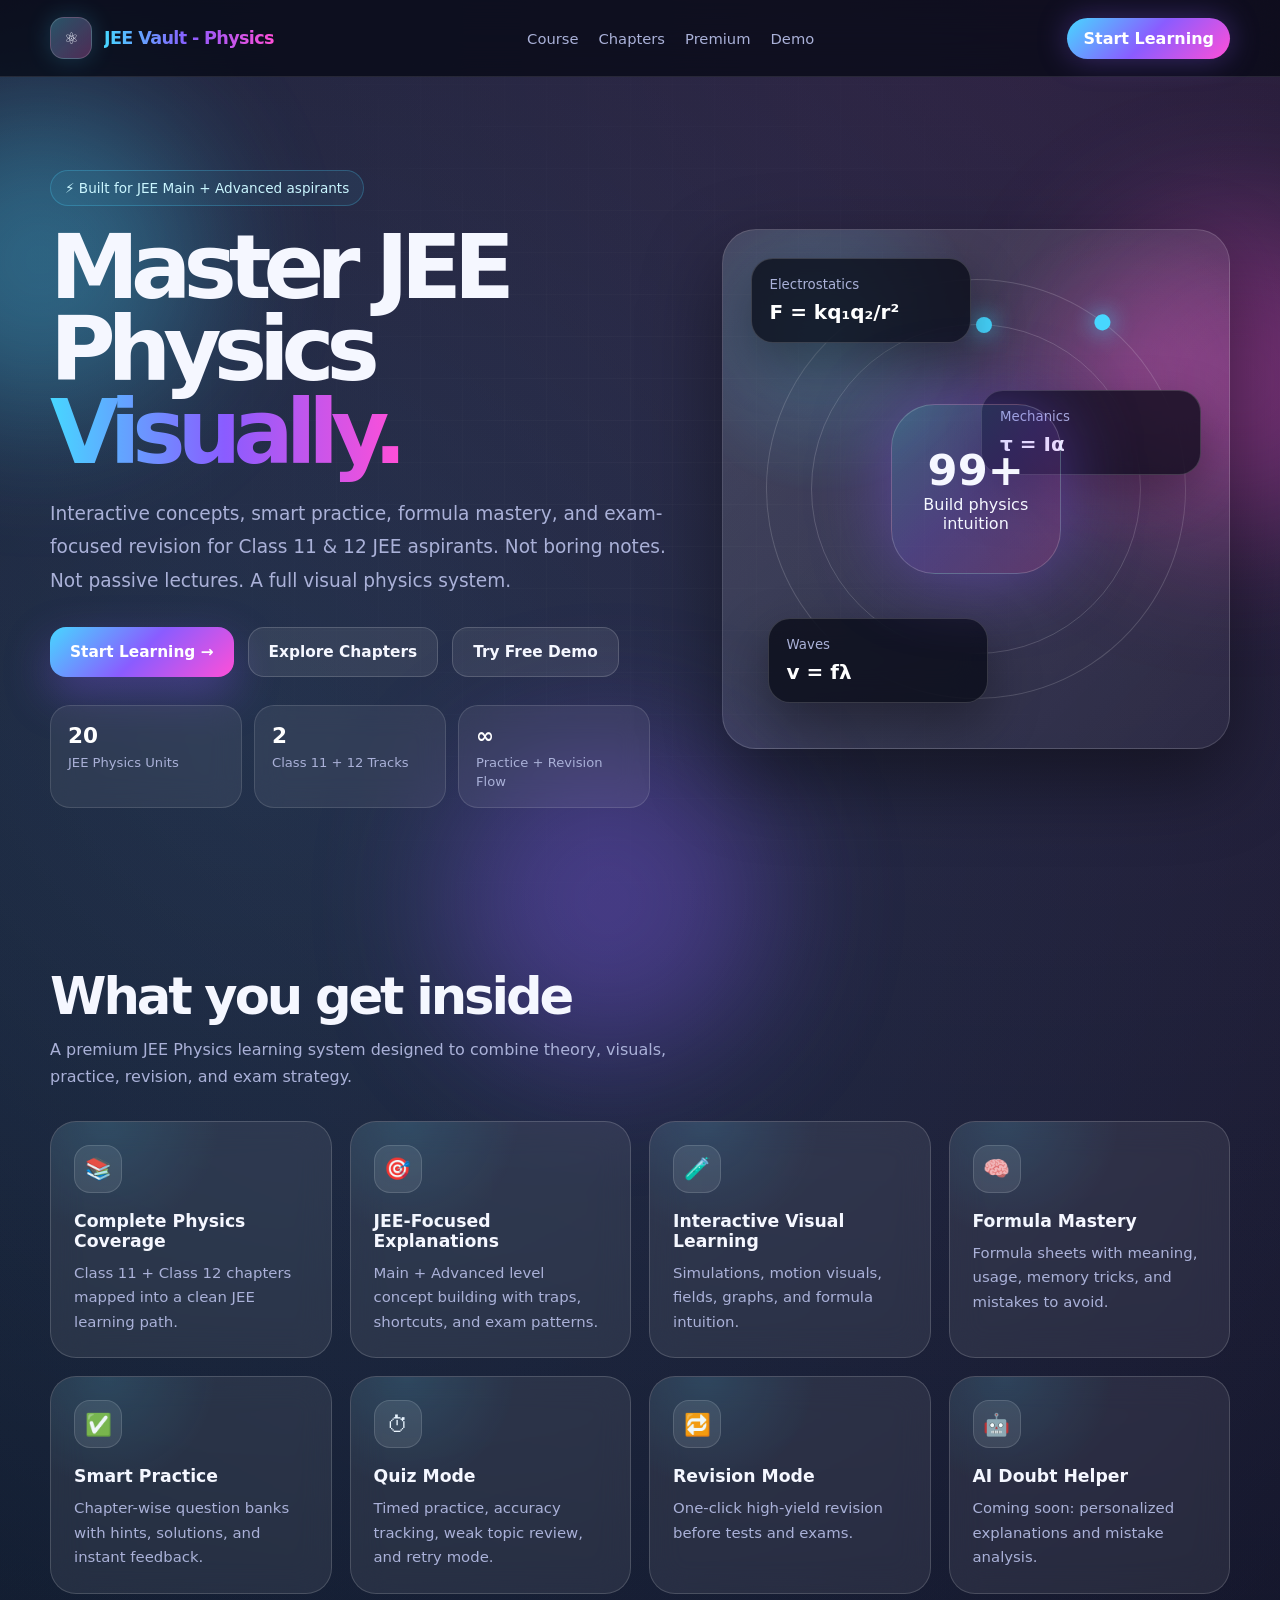
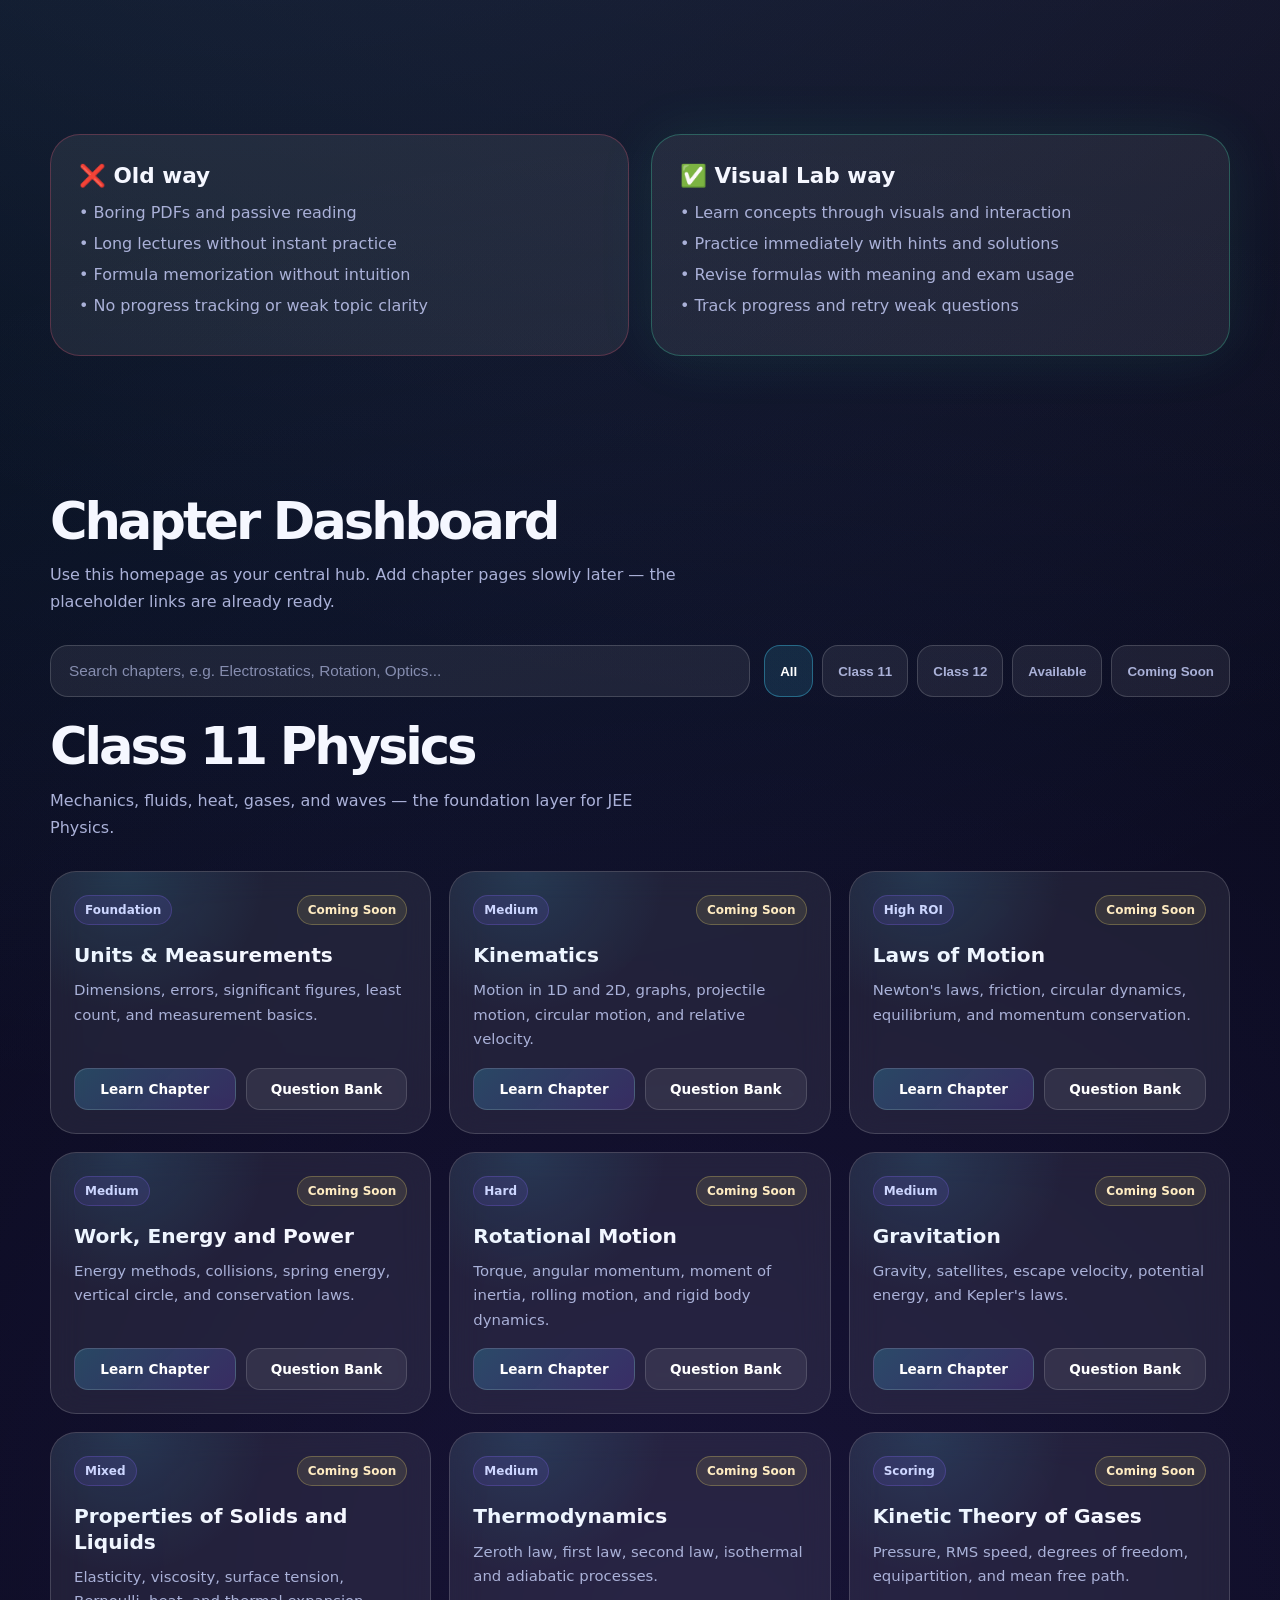
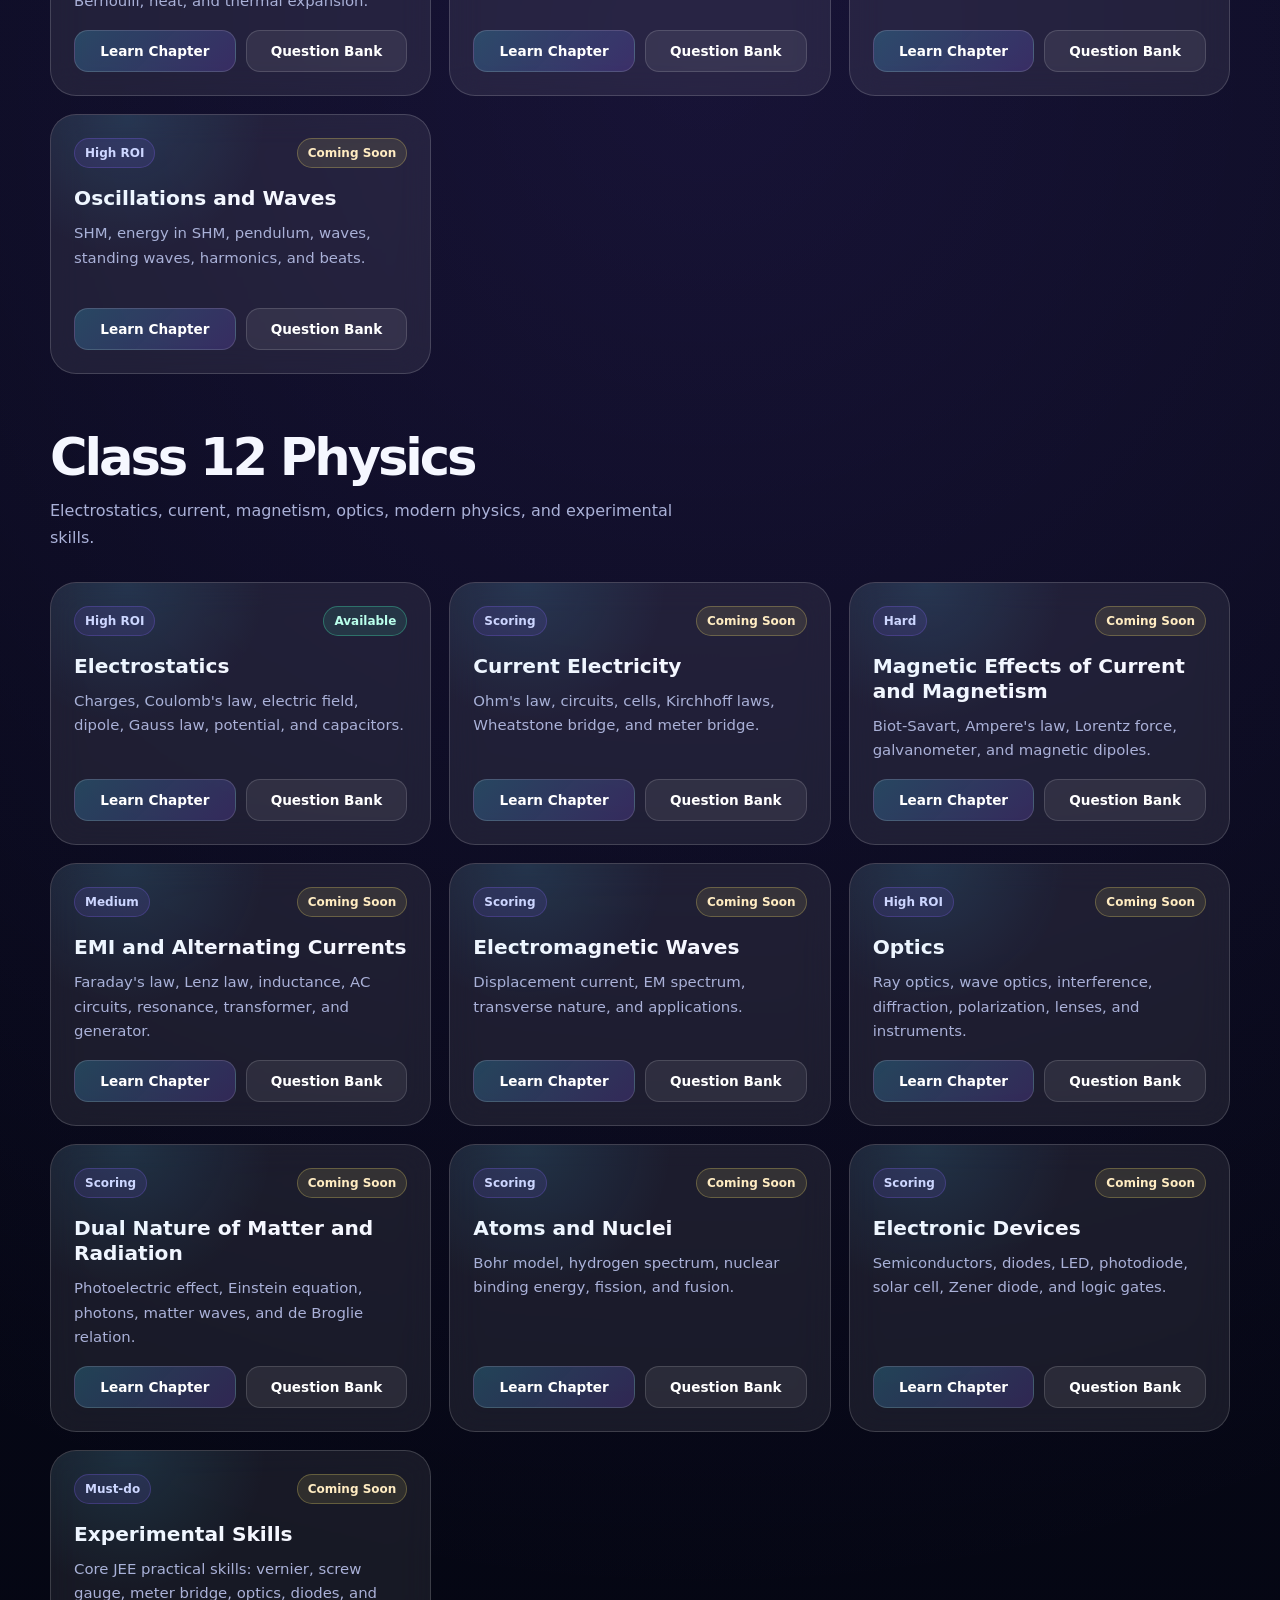
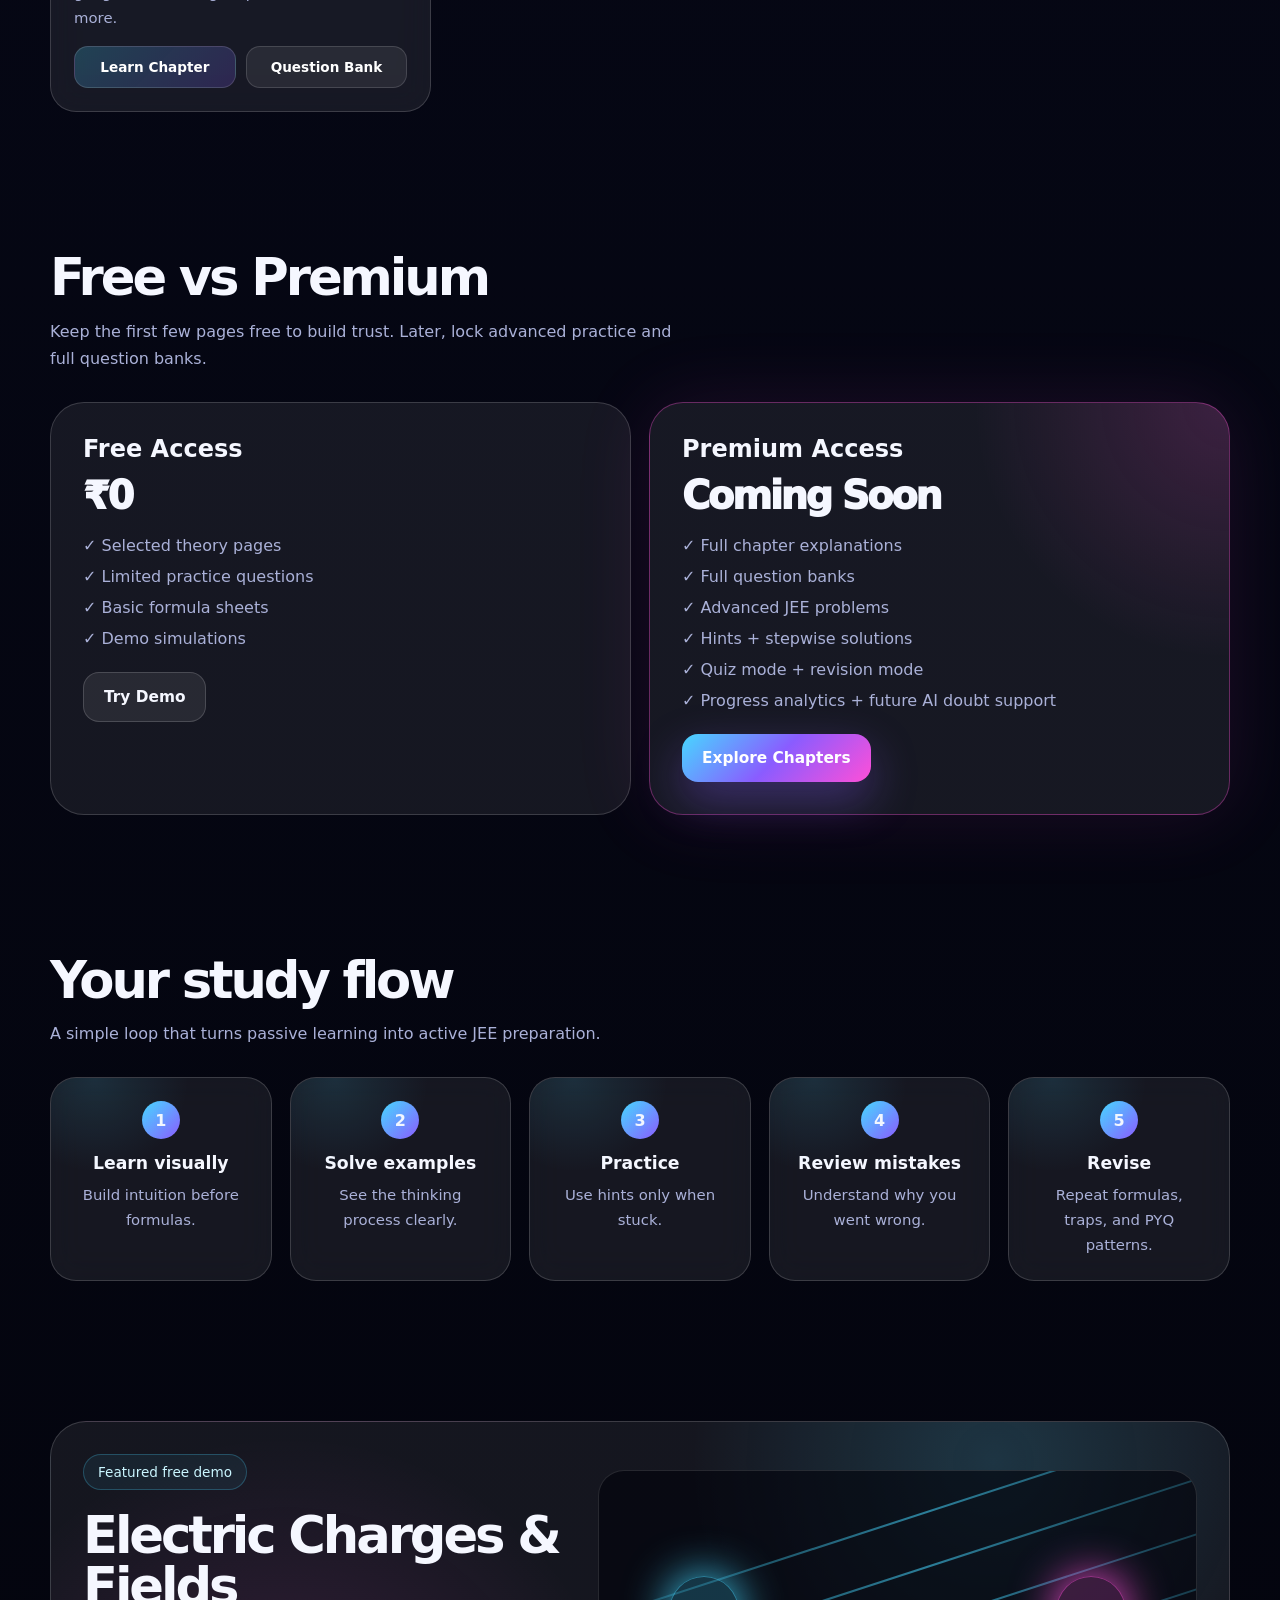
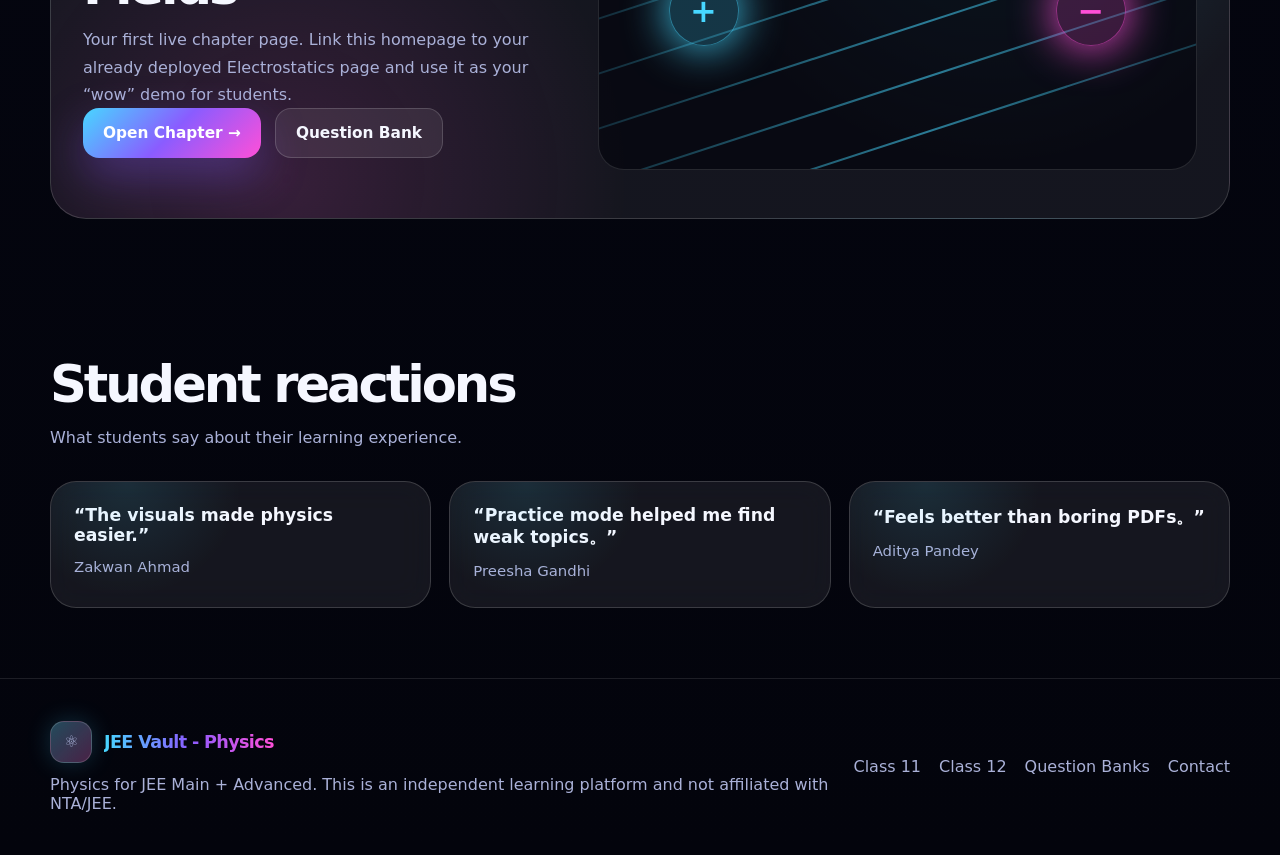
==== index.html @ d21ffe90 "Add files via upload" ====
<!DOCTYPE html>
<html lang="en">
<head>
  <meta charset="UTF-8" />
  <meta name="viewport" content="width=device-width, initial-scale=1.0" />
  <title>JEE Vault - Physics | Master Physics Visually</title>
  <style>
    :root {
      --bg: #050712;
      --bg2: #090b1f;
      --card: rgba(255, 255, 255, 0.075);
      --card2: rgba(255, 255, 255, 0.11);
      --border: rgba(255, 255, 255, 0.16);
      --text: #f5f7ff;
      --muted: #aab1d8;
      --blue: #47d7ff;
      --purple: #8a5cff;
      --pink: #ff4fd8;
      --green: #45ffbf;
      --yellow: #ffe66d;
      --red: #ff5c7a;
      --shadow: 0 30px 80px rgba(0,0,0,0.45);
    }

    * {
      box-sizing: border-box;
      margin: 0;
      padding: 0;
    }

    html {
      scroll-behavior: smooth;
    }

    body {
      font-family: Inter, ui-sans-serif, system-ui, -apple-system, BlinkMacSystemFont, "Segoe UI", sans-serif;
      background:
        radial-gradient(circle at 20% 10%, rgba(71, 215, 255, 0.18), transparent 30%),
        radial-gradient(circle at 80% 0%, rgba(255, 79, 216, 0.16), transparent 32%),
        radial-gradient(circle at 55% 45%, rgba(138, 92, 255, 0.13), transparent 38%),
        linear-gradient(180deg, var(--bg), #07091a 40%, #03040c);
      color: var(--text);
      min-height: 100vh;
      overflow-x: hidden;
    }

    a {
      color: inherit;
      text-decoration: none;
    }

    .noise {
      pointer-events: none;
      position: fixed;
      inset: 0;
      background-image:
        linear-gradient(rgba(255,255,255,0.025) 1px, transparent 1px),
        linear-gradient(90deg, rgba(255,255,255,0.02) 1px, transparent 1px);
      background-size: 42px 42px;
      mask-image: radial-gradient(circle at center, black 0%, transparent 80%);
      z-index: 0;
    }

    .orb {
      position: fixed;
      width: 320px;
      height: 320px;
      border-radius: 999px;
      filter: blur(70px);
      opacity: 0.35;
      z-index: 0;
      animation: float 10s ease-in-out infinite alternate;
    }

    .orb.one {
      left: -120px;
      top: 100px;
      background: var(--blue);
    }

    .orb.two {
      right: -120px;
      top: 220px;
      background: var(--pink);
      animation-delay: -3s;
    }

    .orb.three {
      left: 35%;
      bottom: -160px;
      background: var(--purple);
      animation-delay: -6s;
    }

    @keyframes float {
      from { transform: translateY(0) scale(1); }
      to { transform: translateY(-50px) scale(1.12); }
    }

    .container {
      width: min(1180px, calc(100% - 36px));
      margin: 0 auto;
      position: relative;
      z-index: 1;
    }

    .navbar {
      position: sticky;
      top: 0;
      z-index: 20;
      backdrop-filter: blur(20px);
      background: rgba(5, 7, 18, 0.72);
      border-bottom: 1px solid rgba(255,255,255,0.1);
    }

    .nav-inner {
      height: 76px;
      display: flex;
      align-items: center;
      justify-content: space-between;
      gap: 18px;
    }

    .brand {
      display: flex;
      align-items: center;
      gap: 12px;
      font-weight: 900;
      letter-spacing: -0.04em;
    }

    .logo {
      width: 42px;
      height: 42px;
      display: grid;
      place-items: center;
      border-radius: 14px;
      background:
        linear-gradient(135deg, rgba(71, 215, 255, 0.28), rgba(255, 79, 216, 0.22)),
        rgba(255,255,255,0.07);
      border: 1px solid var(--border);
      box-shadow: 0 0 25px rgba(71, 215, 255, 0.2);
    }

    .brand span {
      background: linear-gradient(90deg, var(--blue), var(--purple), var(--pink));
      -webkit-background-clip: text;
      background-clip: text;
      color: transparent;
      font-size: 1.1rem;
    }

    .nav-links {
      display: flex;
      align-items: center;
      gap: 20px;
      font-size: 0.92rem;
      color: var(--muted);
    }

    .nav-links a:hover {
      color: var(--text);
    }

    .nav-cta {
      padding: 11px 16px;
      border-radius: 999px;
      background: linear-gradient(135deg, var(--blue), var(--purple), var(--pink));
      color: white;
      font-weight: 800;
      box-shadow: 0 0 30px rgba(138, 92, 255, 0.35);
    }

    .hero {
      min-height: calc(100vh - 76px);
      display: grid;
      grid-template-columns: 1.1fr 0.9fr;
      align-items: center;
      gap: 50px;
      padding: 70px 0;
    }

    .badge {
      display: inline-flex;
      align-items: center;
      gap: 9px;
      padding: 9px 14px;
      border-radius: 999px;
      border: 1px solid rgba(71, 215, 255, 0.25);
      background: rgba(71, 215, 255, 0.07);
      color: #caf6ff;
      font-size: 0.85rem;
      margin-bottom: 20px;
    }

    h1 {
      font-size: clamp(3rem, 7vw, 6.7rem);
      line-height: 0.92;
      letter-spacing: -0.09em;
      margin-bottom: 24px;
    }

    .gradient-text {
      background: linear-gradient(90deg, var(--blue), var(--purple), var(--pink));
      -webkit-background-clip: text;
      background-clip: text;
      color: transparent;
    }

    .hero p {
      color: var(--muted);
      font-size: 1.16rem;
      line-height: 1.8;
      max-width: 650px;
      margin-bottom: 30px;
    }

    .hero-actions {
      display: flex;
      flex-wrap: wrap;
      gap: 14px;
      margin-bottom: 28px;
    }

    .btn {
      border: 0;
      cursor: pointer;
      border-radius: 16px;
      padding: 15px 20px;
      font-weight: 850;
      font-size: 0.96rem;
      transition: transform 0.25s ease, box-shadow 0.25s ease, background 0.25s ease;
      display: inline-flex;
      align-items: center;
      gap: 10px;
    }

    .btn:hover {
      transform: translateY(-3px);
    }

    .primary {
      background: linear-gradient(135deg, var(--blue), var(--purple), var(--pink));
      color: white;
      box-shadow: 0 18px 45px rgba(138, 92, 255, 0.35);
    }

    .secondary {
      background: rgba(255,255,255,0.08);
      border: 1px solid var(--border);
      color: var(--text);
    }

    .mini-stats {
      display: grid;
      grid-template-columns: repeat(3, 1fr);
      gap: 12px;
      max-width: 600px;
    }

    .stat {
      padding: 17px;
      border-radius: 20px;
      background: rgba(255,255,255,0.065);
      border: 1px solid rgba(255,255,255,0.12);
      backdrop-filter: blur(14px);
    }

    .stat strong {
      display: block;
      font-size: 1.35rem;
      color: white;
      margin-bottom: 4px;
    }

    .stat span {
      font-size: 0.82rem;
      color: var(--muted);
    }

    .hero-panel {
      position: relative;
      border-radius: 34px;
      background:
        linear-gradient(135deg, rgba(255,255,255,0.13), rgba(255,255,255,0.04));
      border: 1px solid rgba(255,255,255,0.14);
      box-shadow: var(--shadow);
      padding: 24px;
      overflow: hidden;
      min-height: 520px;
    }

    .hero-panel::before {
      content: "";
      position: absolute;
      inset: -2px;
      background:
        radial-gradient(circle at 20% 20%, rgba(71,215,255,0.28), transparent 28%),
        radial-gradient(circle at 80% 30%, rgba(255,79,216,0.22), transparent 30%);
      opacity: 0.8;
      z-index: -1;
    }

    .orbit {
      position: absolute;
      width: 330px;
      height: 330px;
      border-radius: 999px;
      border: 1px solid rgba(255,255,255,0.16);
      left: 50%;
      top: 50%;
      transform: translate(-50%, -50%);
      animation: rotate 16s linear infinite;
    }

    .orbit.two {
      width: 420px;
      height: 420px;
      animation-duration: 24s;
      transform: translate(-50%, -50%) rotate(35deg);
    }

    .electron {
      position: absolute;
      width: 16px;
      height: 16px;
      border-radius: 999px;
      background: var(--blue);
      box-shadow: 0 0 22px var(--blue);
      top: -8px;
      left: 50%;
    }

    @keyframes rotate {
      from { transform: translate(-50%, -50%) rotate(0deg); }
      to { transform: translate(-50%, -50%) rotate(360deg); }
    }

    .formula-card {
      position: absolute;
      width: 220px;
      padding: 18px;
      border-radius: 22px;
      background: rgba(5, 7, 18, 0.72);
      border: 1px solid rgba(255,255,255,0.16);
      backdrop-filter: blur(16px);
      box-shadow: 0 20px 50px rgba(0,0,0,0.35);
    }

    .formula-card:nth-of-type(3) { top: 28px; left: 28px; }
    .formula-card:nth-of-type(4) { right: 28px; top: 160px; }
    .formula-card:nth-of-type(5) { left: 45px; bottom: 45px; }

    .formula-card small {
      color: var(--muted);
      display: block;
      margin-bottom: 8px;
    }

    .formula-card b {
      font-size: 1.25rem;
      color: white;
    }

    .center-core {
      position: absolute;
      left: 50%;
      top: 50%;
      transform: translate(-50%, -50%);
      width: 170px;
      height: 170px;
      border-radius: 44px;
      display: grid;
      place-items: center;
      background: linear-gradient(135deg, rgba(71,215,255,0.22), rgba(138,92,255,0.25), rgba(255,79,216,0.2));
      border: 1px solid rgba(255,255,255,0.18);
      box-shadow: 0 0 80px rgba(138,92,255,0.45);
      text-align: center;
      padding: 20px;
    }

    .center-core strong {
      font-size: 2.7rem;
      display: block;
    }

    section {
      padding: 70px 0;
    }

    .section-head {
      display: flex;
      justify-content: space-between;
      align-items: end;
      gap: 20px;
      margin-bottom: 30px;
    }

    .section-title {
      font-size: clamp(2rem, 4vw, 3.4rem);
      letter-spacing: -0.06em;
      line-height: 1;
    }

    .section-subtitle {
      max-width: 640px;
      color: var(--muted);
      line-height: 1.7;
      margin-top: 14px;
    }

    .grid {
      display: grid;
      gap: 18px;
    }

    .benefits {
      grid-template-columns: repeat(4, 1fr);
    }

    .glass-card {
      position: relative;
      border-radius: 26px;
      padding: 23px;
      background: var(--card);
      border: 1px solid var(--border);
      backdrop-filter: blur(16px);
      overflow: hidden;
      transition: transform 0.25s ease, border-color 0.25s ease, background 0.25s ease;
    }

    .glass-card:hover {
      transform: translateY(-6px);
      border-color: rgba(71,215,255,0.35);
      background: var(--card2);
    }

    .glass-card::after {
      content: "";
      position: absolute;
      inset: 0;
      background: radial-gradient(circle at 20% 0%, rgba(71,215,255,0.12), transparent 35%);
      pointer-events: none;
    }

    .icon {
      width: 48px;
      height: 48px;
      border-radius: 16px;
      display: grid;
      place-items: center;
      background: rgba(255,255,255,0.09);
      border: 1px solid rgba(255,255,255,0.14);
      margin-bottom: 18px;
      font-size: 1.35rem;
    }

    .glass-card h3 {
      font-size: 1.08rem;
      margin-bottom: 10px;
    }

    .glass-card p {
      color: var(--muted);
      line-height: 1.65;
      font-size: 0.93rem;
    }

    .compare {
      display: grid;
      grid-template-columns: 1fr 1fr;
      gap: 22px;
    }

    .compare-box {
      padding: 28px;
      border-radius: 30px;
      background: rgba(255,255,255,0.07);
      border: 1px solid var(--border);
    }

    .compare-box.bad {
      border-color: rgba(255,92,122,0.25);
    }

    .compare-box.good {
      border-color: rgba(69,255,191,0.25);
      box-shadow: 0 0 60px rgba(69,255,191,0.08);
    }

    .compare-box h3 {
      margin-bottom: 15px;
      font-size: 1.35rem;
    }

    .compare-box li {
      margin: 12px 0;
      color: var(--muted);
      list-style: none;
    }

    .toolbar {
      display: grid;
      grid-template-columns: 1fr auto;
      gap: 14px;
      margin-bottom: 24px;
    }

    .search {
      width: 100%;
      padding: 16px 18px;
      border-radius: 18px;
      border: 1px solid var(--border);
      background: rgba(255,255,255,0.07);
      color: white;
      outline: none;
      font-size: 0.96rem;
    }

    .search::placeholder {
      color: rgba(170,177,216,0.75);
    }

    .filters {
      display: flex;
      gap: 9px;
      flex-wrap: wrap;
    }

    .filter-btn {
      padding: 14px 15px;
      border-radius: 16px;
      background: rgba(255,255,255,0.07);
      color: var(--muted);
      border: 1px solid var(--border);
      cursor: pointer;
      font-weight: 750;
    }

    .filter-btn.active,
    .filter-btn:hover {
      color: white;
      border-color: rgba(71,215,255,0.36);
      background: rgba(71,215,255,0.12);
    }

    .chapter-grid {
      grid-template-columns: repeat(3, 1fr);
    }

    .chapter-card {
      min-height: 260px;
      display: flex;
      flex-direction: column;
    }

    .chapter-top {
      display: flex;
      justify-content: space-between;
      gap: 12px;
      align-items: flex-start;
      margin-bottom: 18px;
    }

    .tag {
      display: inline-flex;
      padding: 7px 10px;
      border-radius: 999px;
      font-size: 0.75rem;
      font-weight: 850;
      border: 1px solid rgba(255,255,255,0.16);
      color: var(--muted);
      white-space: nowrap;
    }

    .tag.available {
      color: #baffec;
      background: rgba(69,255,191,0.1);
      border-color: rgba(69,255,191,0.3);
    }

    .tag.soon {
      color: #ffecc2;
      background: rgba(255,230,109,0.1);
      border-color: rgba(255,230,109,0.26);
    }

    .difficulty {
      color: #d9d6ff;
      background: rgba(138,92,255,0.12);
      border-color: rgba(138,92,255,0.25);
    }

    .chapter-card h3 {
      font-size: 1.26rem;
      line-height: 1.25;
      margin-bottom: 10px;
    }

    .chapter-card p {
      color: var(--muted);
      line-height: 1.65;
      font-size: 0.93rem;
      margin-bottom: 16px;
    }

    .chapter-actions {
      margin-top: auto;
      display: grid;
      grid-template-columns: 1fr 1fr;
      gap: 10px;
    }

    .small-btn {
      text-align: center;
      padding: 12px 12px;
      border-radius: 14px;
      border: 1px solid rgba(255,255,255,0.14);
      background: rgba(255,255,255,0.075);
      color: white;
      font-weight: 800;
      font-size: 0.85rem;
      transition: transform 0.2s ease, background 0.2s ease;
    }

    .small-btn:hover {
      transform: translateY(-2px);
      background: rgba(71,215,255,0.13);
    }

    .small-btn.learn {
      background: linear-gradient(135deg, rgba(71,215,255,0.22), rgba(138,92,255,0.2));
    }

    .pricing {
      grid-template-columns: 1fr 1fr;
    }

    .price-card {
      padding: 32px;
      border-radius: 34px;
      border: 1px solid var(--border);
      background: rgba(255,255,255,0.07);
    }

    .price-card.premium {
      border-color: rgba(255,79,216,0.35);
      background:
        radial-gradient(circle at top right, rgba(255,79,216,0.16), transparent 36%),
        rgba(255,255,255,0.075);
      box-shadow: 0 0 80px rgba(255,79,216,0.1);
    }

    .price-card h3 {
      font-size: 1.5rem;
      margin-bottom: 10px;
    }

    .price-card .price {
      font-size: 2.4rem;
      font-weight: 950;
      letter-spacing: -0.06em;
      margin-bottom: 18px;
    }

    .price-card ul {
      display: grid;
      gap: 12px;
      color: var(--muted);
      list-style: none;
      margin-bottom: 24px;
    }

    .flow {
      grid-template-columns: repeat(5, 1fr);
    }

    .flow .glass-card {
      text-align: center;
    }

    .step-number {
      width: 38px;
      height: 38px;
      margin: 0 auto 14px;
      display: grid;
      place-items: center;
      border-radius: 999px;
      background: linear-gradient(135deg, var(--blue), var(--purple));
      font-weight: 900;
    }

    .demo {
      display: grid;
      grid-template-columns: 0.9fr 1.1fr;
      gap: 24px;
      align-items: center;
      padding: 32px;
      border-radius: 36px;
      background:
        radial-gradient(circle at 80% 10%, rgba(71,215,255,0.16), transparent 30%),
        radial-gradient(circle at 20% 90%, rgba(255,79,216,0.14), transparent 34%),
        rgba(255,255,255,0.07);
      border: 1px solid var(--border);
      overflow: hidden;
    }

    .demo-screen {
      min-height: 300px;
      border-radius: 26px;
      background: rgba(3,4,12,0.62);
      border: 1px solid rgba(255,255,255,0.12);
      position: relative;
      overflow: hidden;
    }

    .field-line {
      position: absolute;
      width: 170%;
      height: 2px;
      background: linear-gradient(90deg, transparent, rgba(71,215,255,0.55), transparent);
      left: -30%;
      transform: rotate(-18deg);
      animation: sweep 4s linear infinite;
    }

    .field-line:nth-child(1) { top: 40px; animation-delay: 0s; }
    .field-line:nth-child(2) { top: 95px; animation-delay: -0.8s; }
    .field-line:nth-child(3) { top: 150px; animation-delay: -1.6s; }
    .field-line:nth-child(4) { top: 205px; animation-delay: -2.4s; }
    .field-line:nth-child(5) { top: 260px; animation-delay: -3.2s; }

    @keyframes sweep {
      from { transform: translateX(-12%) rotate(-18deg); opacity: 0.2; }
      50% { opacity: 1; }
      to { transform: translateX(12%) rotate(-18deg); opacity: 0.2; }
    }

    .charge {
      position: absolute;
      width: 70px;
      height: 70px;
      border-radius: 50%;
      display: grid;
      place-items: center;
      font-size: 2rem;
      font-weight: 900;
      color: white;
      box-shadow: 0 0 45px currentColor;
    }

    .charge.plus {
      left: 70px;
      top: 105px;
      background: rgba(71,215,255,0.22);
      color: var(--blue);
      border: 1px solid rgba(71,215,255,0.45);
    }

    .charge.minus {
      right: 70px;
      top: 105px;
      background: rgba(255,79,216,0.2);
      color: var(--pink);
      border: 1px solid rgba(255,79,216,0.45);
    }

    .testimonials {
      grid-template-columns: repeat(3, 1fr);
    }

    footer {
      padding: 42px 0;
      border-top: 1px solid rgba(255,255,255,0.1);
      color: var(--muted);
    }

    .footer-grid {
      display: grid;
      grid-template-columns: 1fr auto;
      gap: 24px;
      align-items: center;
    }

    .footer-links {
      display: flex;
      gap: 18px;
      flex-wrap: wrap;
    }

    .hidden {
      display: none !important;
    }

    @media (max-width: 980px) {
      .hero,
      .demo,
      .compare,
      .pricing {
        grid-template-columns: 1fr;
      }

      .benefits,
      .chapter-grid,
      .testimonials {
        grid-template-columns: repeat(2, 1fr);
      }

      .flow {
        grid-template-columns: repeat(2, 1fr);
      }

      .hero-panel {
        min-height: 460px;
      }

      .toolbar {
        grid-template-columns: 1fr;
      }

      .nav-links {
        display: none;
      }
    }

    @media (max-width: 640px) {
      .container {
        width: min(100% - 24px, 1180px);
      }

      .hero {
        padding: 44px 0;
      }

      .mini-stats,
      .benefits,
      .chapter-grid,
      .testimonials,
      .flow {
        grid-template-columns: 1fr;
      }

      .chapter-actions {
        grid-template-columns: 1fr;
      }

      .hero-panel {
        min-height: 420px;
        padding: 18px;
      }

      .formula-card {
        width: 170px;
        padding: 14px;
      }

      .formula-card:nth-of-type(4) {
        right: 14px;
      }

      .formula-card:nth-of-type(5) {
        left: 14px;
      }

      .center-core {
        width: 135px;
        height: 135px;
      }

      .section-head {
        display: block;
      }

      .footer-grid {
        grid-template-columns: 1fr;
      }
    }
  </style>
</head>
<body>
  <div class="noise"></div>
  <div class="orb one"></div>
  <div class="orb two"></div>
  <div class="orb three"></div>

  <nav class="navbar">
    <div class="container nav-inner">
      <a class="brand" href="#top">
        <div class="logo">⚛</div>
        <span>JEE Vault - Physics</span>
      </a>
      <div class="nav-links">
        <a href="#benefits">Course</a>
        <a href="#chapters">Chapters</a>
        <a href="#pricing">Premium</a>
        <a href="#demo">Demo</a>
      </div>
      <a class="nav-cta" href="#chapters">Start Learning</a>
    </div>
  </nav>

  <main id="top">
    <section class="hero container">
      <div>
        <div class="badge">⚡ Built for JEE Main + Advanced aspirants</div>
        <h1>Master JEE Physics <span class="gradient-text">Visually.</span></h1>
        <p>
          Interactive concepts, smart practice, formula mastery, and exam-focused revision for Class 11 & 12 JEE aspirants.
          Not boring notes. Not passive lectures. A full visual physics system.
        </p>
        <div class="hero-actions">
          <a class="btn primary" href="#chapters">Start Learning →</a>
          <a class="btn secondary" href="#chapters">Explore Chapters</a>
          <a class="btn secondary" href="chapters/electric-charges-and-.html">Try Free Demo</a>
        </div>
        <div class="mini-stats">
          <div class="stat"><strong>20</strong><span>JEE Physics Units</span></div>
          <div class="stat"><strong>2</strong><span>Class 11 + 12 Tracks</span></div>
          <div class="stat"><strong>∞</strong><span>Practice + Revision Flow</span></div>
        </div>
      </div>

      <div class="hero-panel">
        <div class="orbit"><span class="electron"></span></div>
        <div class="orbit two"><span class="electron"></span></div>
        <div class="formula-card">
          <small>Electrostatics</small>
          <b>F = kq₁q₂/r²</b>
        </div>
        <div class="formula-card">
          <small>Mechanics</small>
          <b>τ = Iα</b>
        </div>
        <div class="formula-card">
          <small>Waves</small>
          <b>v = fλ</b>
        </div>
        <div class="center-core">
          <div>
            <strong>99+</strong>
            <span>Build physics intuition</span>
          </div>
        </div>
      </div>
    </section>

    <section id="benefits" class="container">
      <div class="section-head">
        <div>
          <h2 class="section-title">What you get inside</h2>
          <p class="section-subtitle">
            A premium JEE Physics learning system designed to combine theory, visuals, practice, revision, and exam strategy.
          </p>
        </div>
      </div>

      <div class="grid benefits">
        <div class="glass-card"><div class="icon">📚</div><h3>Complete Physics Coverage</h3><p>Class 11 + Class 12 chapters mapped into a clean JEE learning path.</p></div>
        <div class="glass-card"><div class="icon">🎯</div><h3>JEE-Focused Explanations</h3><p>Main + Advanced level concept building with traps, shortcuts, and exam patterns.</p></div>
        <div class="glass-card"><div class="icon">🧪</div><h3>Interactive Visual Learning</h3><p>Simulations, motion visuals, fields, graphs, and formula intuition.</p></div>
        <div class="glass-card"><div class="icon">🧠</div><h3>Formula Mastery</h3><p>Formula sheets with meaning, usage, memory tricks, and mistakes to avoid.</p></div>
        <div class="glass-card"><div class="icon">✅</div><h3>Smart Practice</h3><p>Chapter-wise question banks with hints, solutions, and instant feedback.</p></div>
        <div class="glass-card"><div class="icon">⏱</div><h3>Quiz Mode</h3><p>Timed practice, accuracy tracking, weak topic review, and retry mode.</p></div>
        <div class="glass-card"><div class="icon">🔁</div><h3>Revision Mode</h3><p>One-click high-yield revision before tests and exams.</p></div>
        <div class="glass-card"><div class="icon">🤖</div><h3>AI Doubt Helper</h3><p>Coming soon: personalized explanations and mistake analysis.</p></div>
      </div>
    </section>

    <section class="container">
      <div class="compare">
        <div class="compare-box bad">
          <h3>❌ Old way</h3>
          <ul>
            <li>• Boring PDFs and passive reading</li>
            <li>• Long lectures without instant practice</li>
            <li>• Formula memorization without intuition</li>
            <li>• No progress tracking or weak topic clarity</li>
          </ul>
        </div>
        <div class="compare-box good">
          <h3>✅ Visual Lab way</h3>
          <ul>
            <li>• Learn concepts through visuals and interaction</li>
            <li>• Practice immediately with hints and solutions</li>
            <li>• Revise formulas with meaning and exam usage</li>
            <li>• Track progress and retry weak questions</li>
          </ul>
        </div>
      </div>
    </section>

    <section id="chapters" class="container">
      <div class="section-head">
        <div>
          <h2 class="section-title">Chapter Dashboard</h2>
          <p class="section-subtitle">
            Use this homepage as your central hub. Add chapter pages slowly later — the placeholder links are already ready.
          </p>
        </div>
      </div>

      <div class="toolbar">
        <input class="search" id="searchInput" placeholder="Search chapters, e.g. Electrostatics, Rotation, Optics..." />
        <div class="filters">
          <button class="filter-btn active" data-filter="all">All</button>
          <button class="filter-btn" data-filter="11">Class 11</button>
          <button class="filter-btn" data-filter="12">Class 12</button>
          <button class="filter-btn" data-filter="available">Available</button>
          <button class="filter-btn" data-filter="soon">Coming Soon</button>
        </div>
      </div>

      <div id="class11">
        <div class="section-head">
          <div>
            <h2 class="section-title">Class 11 Physics</h2>
            <p class="section-subtitle">Mechanics, fluids, heat, gases, and waves — the foundation layer for JEE Physics.</p>
          </div>
        </div>
        <div class="grid chapter-grid" id="class11Grid"></div>
      </div>

      <div id="class12" style="margin-top: 58px;">
        <div class="section-head">
          <div>
            <h2 class="section-title">Class 12 Physics</h2>
            <p class="section-subtitle">Electrostatics, current, magnetism, optics, modern physics, and experimental skills.</p>
          </div>
        </div>
        <div class="grid chapter-grid" id="class12Grid"></div>
      </div>
    </section>

    <section id="pricing" class="container">
      <div class="section-head">
        <div>
          <h2 class="section-title">Free vs Premium</h2>
          <p class="section-subtitle">Keep the first few pages free to build trust. Later, lock advanced practice and full question banks.</p>
        </div>
      </div>

      <div class="grid pricing">
        <div class="price-card">
          <h3>Free Access</h3>
          <div class="price">₹0</div>
          <ul>
            <li>✓ Selected theory pages</li>
            <li>✓ Limited practice questions</li>
            <li>✓ Basic formula sheets</li>
            <li>✓ Demo simulations</li>
          </ul>
          <a class="btn secondary" href="#demo">Try Demo</a>
        </div>
        <div class="price-card premium">
          <h3>Premium Access</h3>
          <div class="price">Coming Soon</div>
          <ul>
            <li>✓ Full chapter explanations</li>
            <li>✓ Full question banks</li>
            <li>✓ Advanced JEE problems</li>
            <li>✓ Hints + stepwise solutions</li>
            <li>✓ Quiz mode + revision mode</li>
            <li>✓ Progress analytics + future AI doubt support</li>
          </ul>
          <a class="btn primary" href="#chapters">Explore Chapters</a>
        </div>
      </div>
    </section>

    <section class="container">
      <div class="section-head">
        <div>
          <h2 class="section-title">Your study flow</h2>
          <p class="section-subtitle">A simple loop that turns passive learning into active JEE preparation.</p>
        </div>
      </div>
      <div class="grid flow">
        <div class="glass-card"><div class="step-number">1</div><h3>Learn visually</h3><p>Build intuition before formulas.</p></div>
        <div class="glass-card"><div class="step-number">2</div><h3>Solve examples</h3><p>See the thinking process clearly.</p></div>
        <div class="glass-card"><div class="step-number">3</div><h3>Practice</h3><p>Use hints only when stuck.</p></div>
        <div class="glass-card"><div class="step-number">4</div><h3>Review mistakes</h3><p>Understand why you went wrong.</p></div>
        <div class="glass-card"><div class="step-number">5</div><h3>Revise</h3><p>Repeat formulas, traps, and PYQ patterns.</p></div>
      </div>
    </section>

    <section id="demo" class="container">
      <div class="demo">
        <div>
          <div class="badge">Featured free demo</div>
          <h2 class="section-title">Electric Charges & Fields</h2>
          <p class="section-subtitle">
            Your first live chapter page. Link this homepage to your already deployed Electrostatics page and use it as your “wow” demo for students.
          </p>
          <div class="hero-actions">
            <a class="btn primary" href="chapters/electric-charges-and-fields">Open Chapter →</a>
            <a class="btn secondary" href="question-banks/electrostatics-questions.html">Question Bank</a>
          </div>
        </div>
        <div class="demo-screen">
          <div class="field-line"></div>
          <div class="field-line"></div>
          <div class="field-line"></div>
          <div class="field-line"></div>
          <div class="field-line"></div>
          <div class="charge plus">+</div>
          <div class="charge minus">−</div>
        </div>
      </div>
    </section>

    <section class="container">
      <div class="section-head">
        <div>
          <h2 class="section-title">Student reactions</h2>
          <p class="section-subtitle">What students say about their learning experience.</p>
        </div>
      </div>
      <div class="grid testimonials">
        <div class="glass-card"><h3>“The visuals made physics easier.”</h3><p> Zakwan Ahmad </p></div>
        <div class="glass-card"><h3>“Practice mode helped me find weak topics。”</h3><p> Preesha Gandhi </p></div>
        <div class="glass-card"><h3>“Feels better than boring PDFs。”</h3><p> Aditya Pandey </p></div>
      </div>
    </section>
  </main>

  <footer>
    <div class="container footer-grid">
      <div>
        <div class="brand" style="margin-bottom: 12px;">
          <div class="logo">⚛</div>
          <span>JEE Vault - Physics</span>
        </div>
        <p>Physics for JEE Main + Advanced. This is an independent learning platform and not affiliated with NTA/JEE.</p>
      </div>
      <div class="footer-links">
        <a href="#class11">Class 11</a>
        <a href="#class12">Class 12</a>
        <a href="#chapters">Question Banks</a>
        <a href="mailto:contact@example.com">Contact</a>
      </div>
    </div>
  </footer>

  <script>
    const chapters = [
      {
        class: "11",
        title: "Units & Measurements",
        description: "Dimensions, errors, significant figures, least count, and measurement basics.",
        difficulty: "Foundation",
        status: "soon",
        learn: "chapters/units-measurements.html",
        questions: "question-banks/units-measurements-questions.html"
      },
      {
        class: "11",
        title: "Kinematics",
        description: "Motion in 1D and 2D, graphs, projectile motion, circular motion, and relative velocity.",
        difficulty: "Medium",
        status: "soon",
        learn: "chapters/kinematics.html",
        questions: "question-banks/kinematics-questions.html"
      },
      {
        class: "11",
        title: "Laws of Motion",
        description: "Newton's laws, friction, circular dynamics, equilibrium, and momentum conservation.",
        difficulty: "High ROI",
        status: "soon",
        learn: "chapters/laws-of-motion.html",
        questions: "question-banks/laws-of-motion-questions.html"
      },
      {
        class: "11",
        title: "Work, Energy and Power",
        description: "Energy methods, collisions, spring energy, vertical circle, and conservation laws.",
        difficulty: "Medium",
        status: "soon",
        learn: "chapters/work-energy-power.html",
        questions: "question-banks/work-energy-power-questions.html"
      },
      {
        class: "11",
        title: "Rotational Motion",
        description: "Torque, angular momentum, moment of inertia, rolling motion, and rigid body dynamics.",
        difficulty: "Hard",
        status: "soon",
        learn: "chapters/rotational-motion.html",
        questions: "question-banks/rotational-motion-questions.html"
      },
      {
        class: "11",
        title: "Gravitation",
        description: "Gravity, satellites, escape velocity, potential energy, and Kepler's laws.",
        difficulty: "Medium",
        status: "soon",
        learn: "chapters/gravitation.html",
        questions: "question-banks/gravitation-questions.html"
      },
      {
        class: "11",
        title: "Properties of Solids and Liquids",
        description: "Elasticity, viscosity, surface tension, Bernoulli, heat, and thermal expansion.",
        difficulty: "Mixed",
        status: "soon",
        learn: "chapters/solids-liquids.html",
        questions: "question-banks/solids-liquids-questions.html"
      },
      {
        class: "11",
        title: "Thermodynamics",
        description: "Zeroth law, first law, second law, isothermal and adiabatic processes.",
        difficulty: "Medium",
        status: "soon",
        learn: "chapters/thermodynamics.html",
        questions: "question-banks/thermodynamics-questions.html"
      },
      {
        class: "11",
        title: "Kinetic Theory of Gases",
        description: "Pressure, RMS speed, degrees of freedom, equipartition, and mean free path.",
        difficulty: "Scoring",
        status: "soon",
        learn: "chapters/kinetic-theory.html",
        questions: "question-banks/kinetic-theory-questions.html"
      },
      {
        class: "11",
        title: "Oscillations and Waves",
        description: "SHM, energy in SHM, pendulum, waves, standing waves, harmonics, and beats.",
        difficulty: "High ROI",
        status: "soon",
        learn: "chapters/oscillations-waves.html",
        questions: "question-banks/oscillations-waves-questions.html"
      },
      {
        class: "12",
        title: "Electrostatics",
        description: "Charges, Coulomb's law, electric field, dipole, Gauss law, potential, and capacitors.",
        difficulty: "High ROI",
        status: "available",
        learn: "chapters/electric-charges-and-fields",
        questions: "question-banks/electrostatics-questions.html"
      },
      {
        class: "12",
        title: "Current Electricity",
        description: "Ohm's law, circuits, cells, Kirchhoff laws, Wheatstone bridge, and meter bridge.",
        difficulty: "Scoring",
        status: "soon",
        learn: "chapters/current-electricity.html",
        questions: "question-banks/current-electricity-questions.html"
      },
      {
        class: "12",
        title: "Magnetic Effects of Current and Magnetism",
        description: "Biot-Savart, Ampere's law, Lorentz force, galvanometer, and magnetic dipoles.",
        difficulty: "Hard",
        status: "soon",
        learn: "chapters/magnetism.html",
        questions: "question-banks/magnetism-questions.html"
      },
      {
        class: "12",
        title: "EMI and Alternating Currents",
        description: "Faraday's law, Lenz law, inductance, AC circuits, resonance, transformer, and generator.",
        difficulty: "Medium",
        status: "soon",
        learn: "chapters/emi-ac.html",
        questions: "question-banks/emi-ac-questions.html"
      },
      {
        class: "12",
        title: "Electromagnetic Waves",
        description: "Displacement current, EM spectrum, transverse nature, and applications.",
        difficulty: "Scoring",
        status: "soon",
        learn: "chapters/em-waves.html",
        questions: "question-banks/em-waves-questions.html"
      },
      {
        class: "12",
        title: "Optics",
        description: "Ray optics, wave optics, interference, diffraction, polarization, lenses, and instruments.",
        difficulty: "High ROI",
        status: "soon",
        learn: "chapters/optics.html",
        questions: "question-banks/optics-questions.html"
      },
      {
        class: "12",
        title: "Dual Nature of Matter and Radiation",
        description: "Photoelectric effect, Einstein equation, photons, matter waves, and de Broglie relation.",
        difficulty: "Scoring",
        status: "soon",
        learn: "chapters/dual-nature.html",
        questions: "question-banks/dual-nature-questions.html"
      },
      {
        class: "12",
        title: "Atoms and Nuclei",
        description: "Bohr model, hydrogen spectrum, nuclear binding energy, fission, and fusion.",
        difficulty: "Scoring",
        status: "soon",
        learn: "chapters/atoms-nuclei.html",
        questions: "question-banks/atoms-nuclei-questions.html"
      },
      {
        class: "12",
        title: "Electronic Devices",
        description: "Semiconductors, diodes, LED, photodiode, solar cell, Zener diode, and logic gates.",
        difficulty: "Scoring",
        status: "soon",
        learn: "chapters/electronic-devices.html",
        questions: "question-banks/electronic-devices-questions.html"
      },
      {
        class: "12",
        title: "Experimental Skills",
        description: "Core JEE practical skills: vernier, screw gauge, meter bridge, optics, diodes, and more.",
        difficulty: "Must-do",
        status: "soon",
        learn: "chapters/experimental-skills.html",
        questions: "question-banks/experimental-skills-questions.html"
      }
    ];

    const class11Grid = document.getElementById("class11Grid");
    const class12Grid = document.getElementById("class12Grid");
    const searchInput = document.getElementById("searchInput");
    const filterButtons = document.querySelectorAll(".filter-btn");

    let activeFilter = "all";

    function chapterHTML(chapter) {
      const statusText = chapter.status === "available" ? "Available" : "Coming Soon";
      const statusClass = chapter.status === "available" ? "available" : "soon";

      return `
        <article class="glass-card chapter-card" data-class="${chapter.class}" data-status="${chapter.status}" data-title="${chapter.title.toLowerCase()}">
          <div class="chapter-top">
            <span class="tag difficulty">${chapter.difficulty}</span>
            <span class="tag ${statusClass}">${statusText}</span>
          </div>
          <h3>${chapter.title}</h3>
          <p>${chapter.description}</p>
          <div class="chapter-actions">
            <a class="small-btn learn" href="${chapter.learn}">Learn Chapter</a>
            <a class="small-btn" href="${chapter.questions}">Question Bank</a>
          </div>
        </article>
      `;
    }

    function renderChapters() {
      const query = searchInput.value.toLowerCase().trim();

      const visible = chapters.filter(chapter => {
        const matchesSearch =
          chapter.title.toLowerCase().includes(query) ||
          chapter.description.toLowerCase().includes(query) ||
          chapter.difficulty.toLowerCase().includes(query);

        const matchesFilter =
          activeFilter === "all" ||
          chapter.class === activeFilter ||
          chapter.status === activeFilter;

        return matchesSearch && matchesFilter;
      });

      class11Grid.innerHTML = visible
        .filter(c => c.class === "11")
        .map(chapterHTML)
        .join("") || `<div class="glass-card"><h3>No Class 11 chapters found</h3><p>Try another search/filter.</p></div>`;

      class12Grid.innerHTML = visible
        .filter(c => c.class === "12")
        .map(chapterHTML)
        .join("") || `<div class="glass-card"><h3>No Class 12 chapters found</h3><p>Try another search/filter.</p></div>`;
    }

    searchInput.addEventListener("input", renderChapters);

    filterButtons.forEach(btn => {
      btn.addEventListener("click", () => {
        filterButtons.forEach(b => b.classList.remove("active"));
        btn.classList.add("active");
        activeFilter = btn.dataset.filter;
        renderChapters();
      });
    });

    renderChapters();
  </script>
</body>
</html>
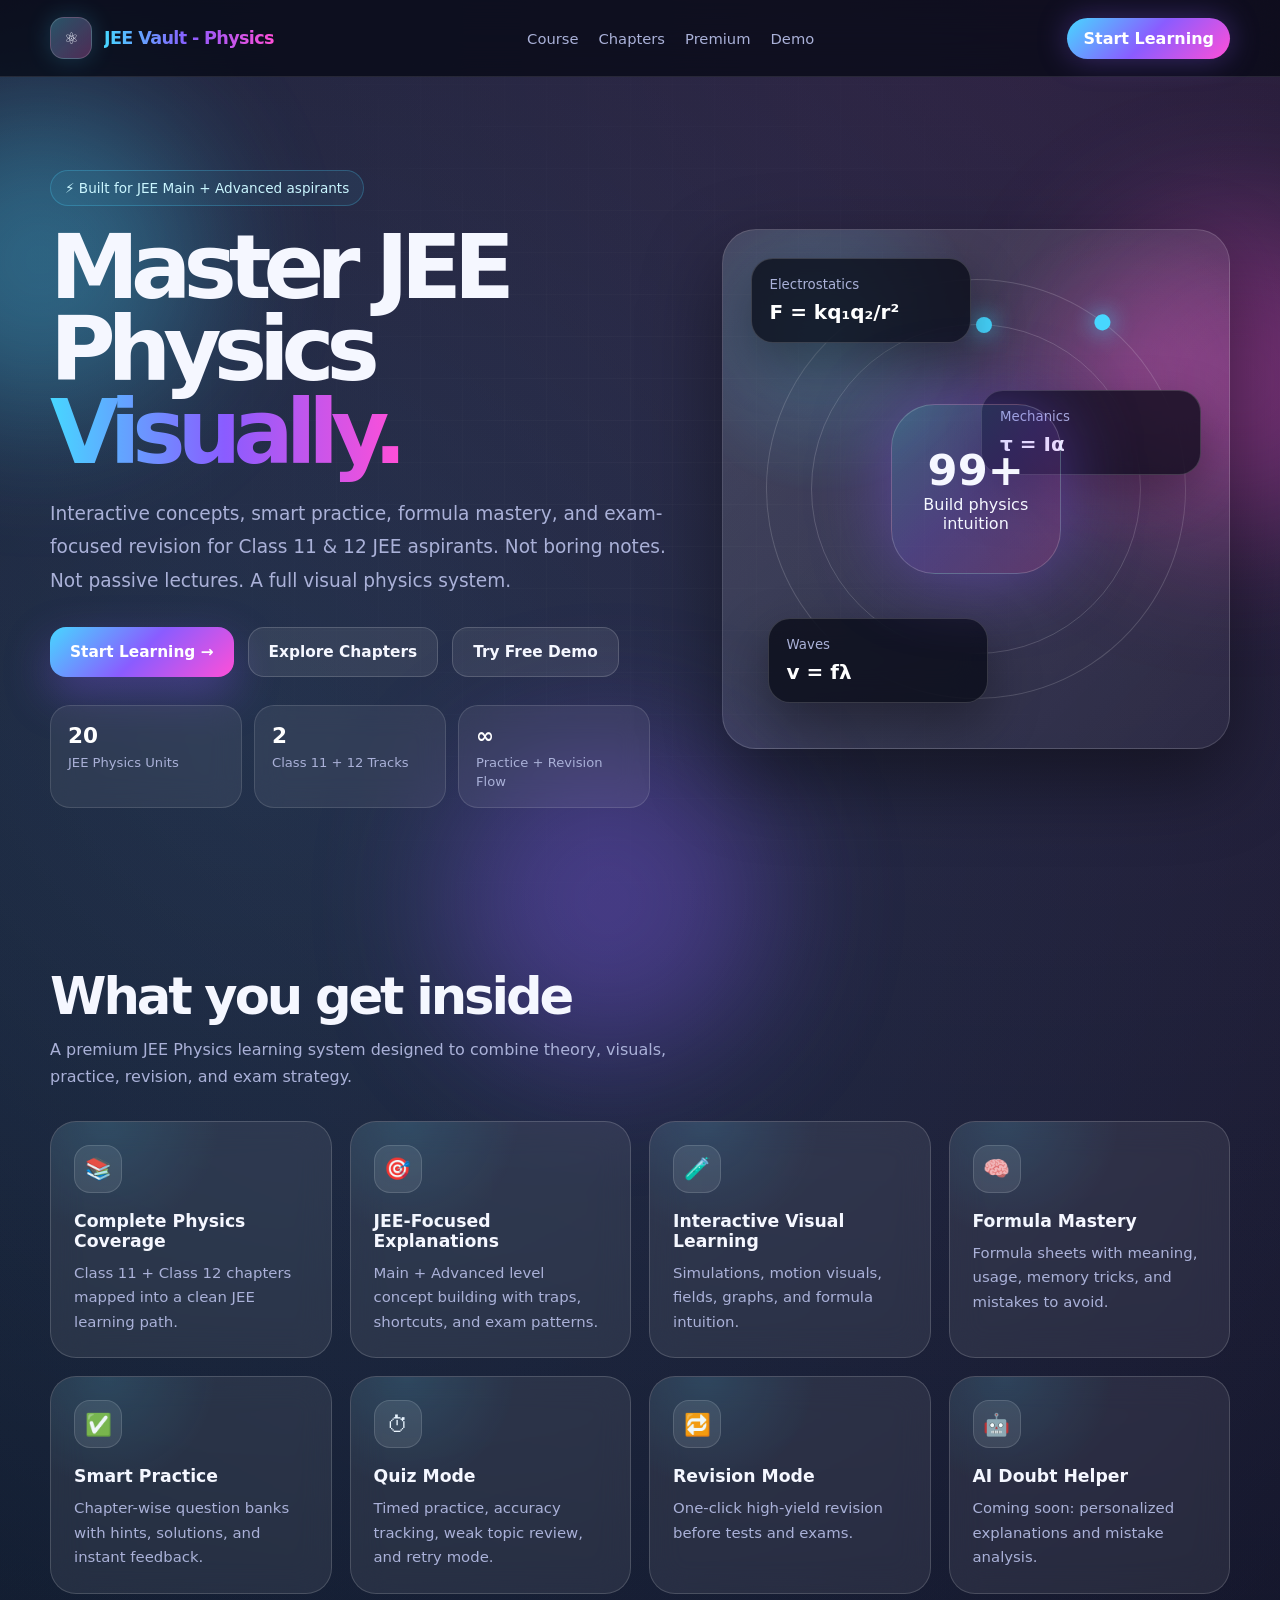
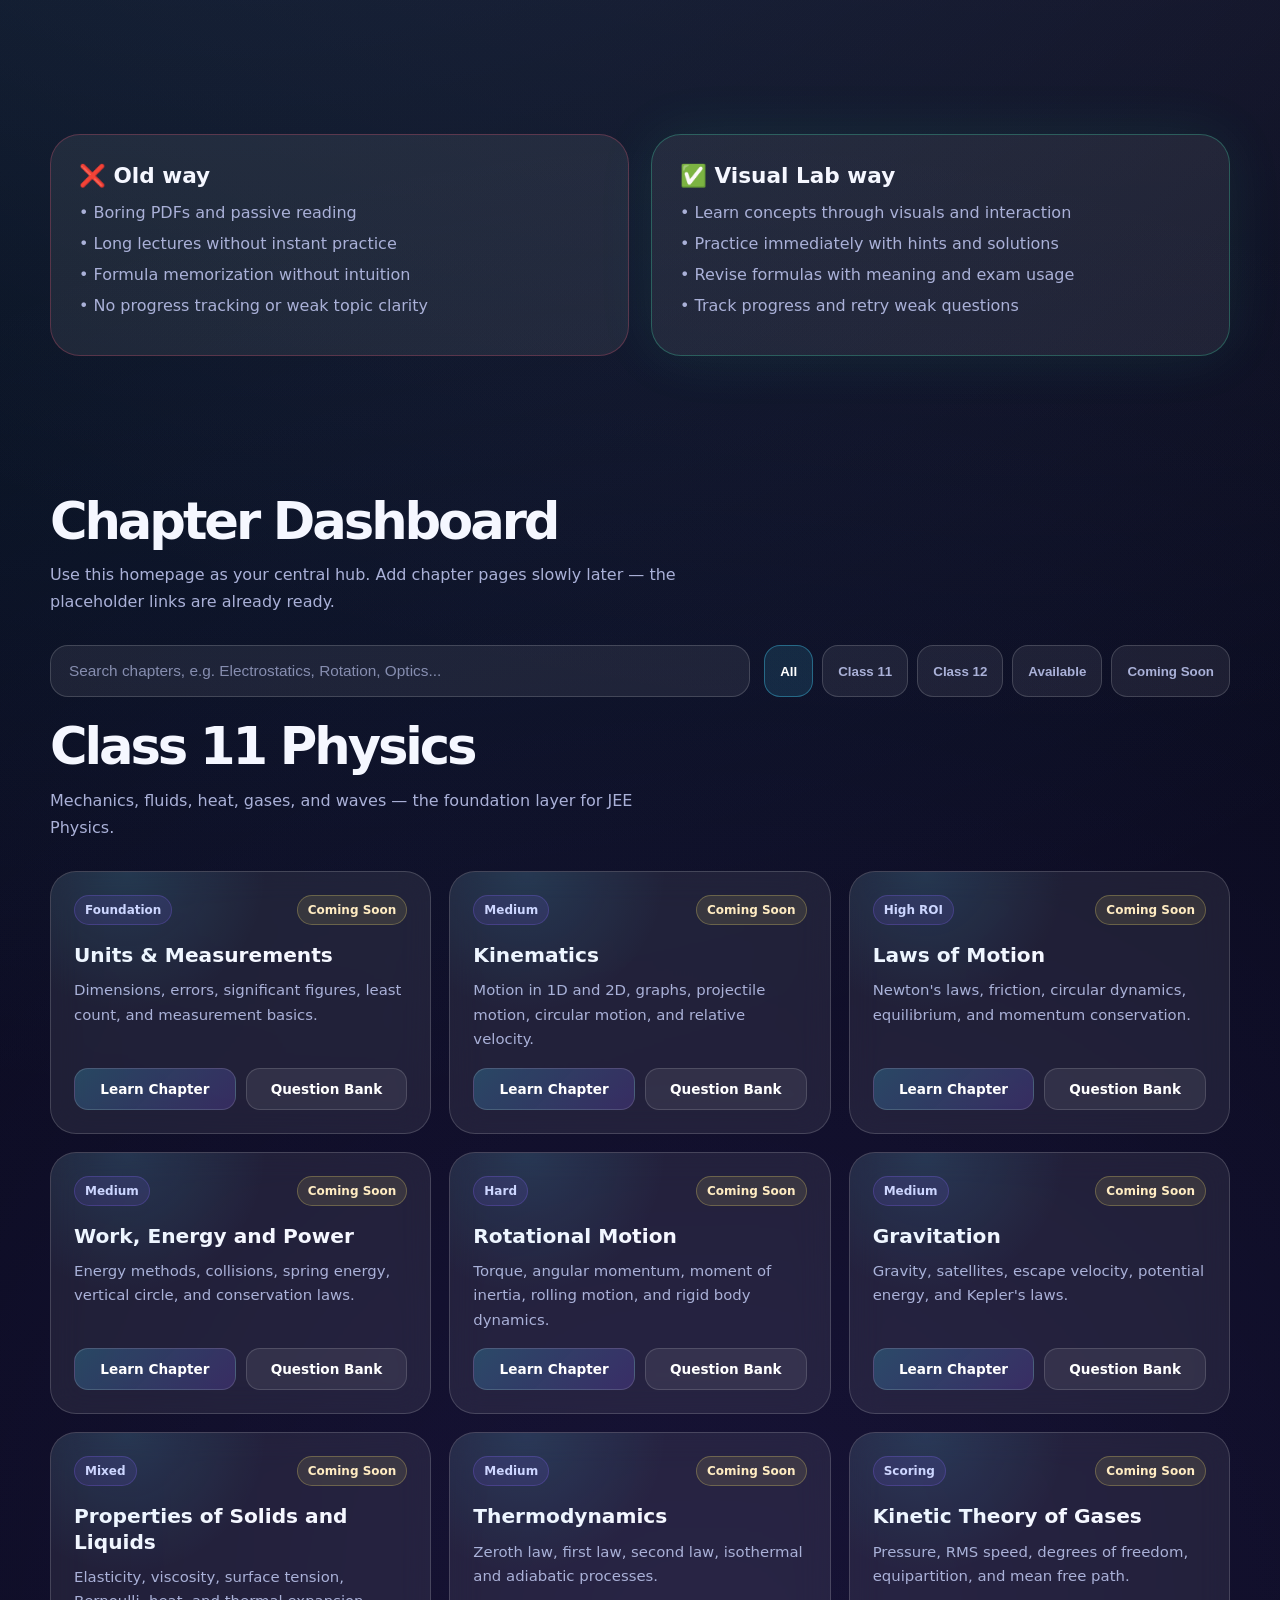
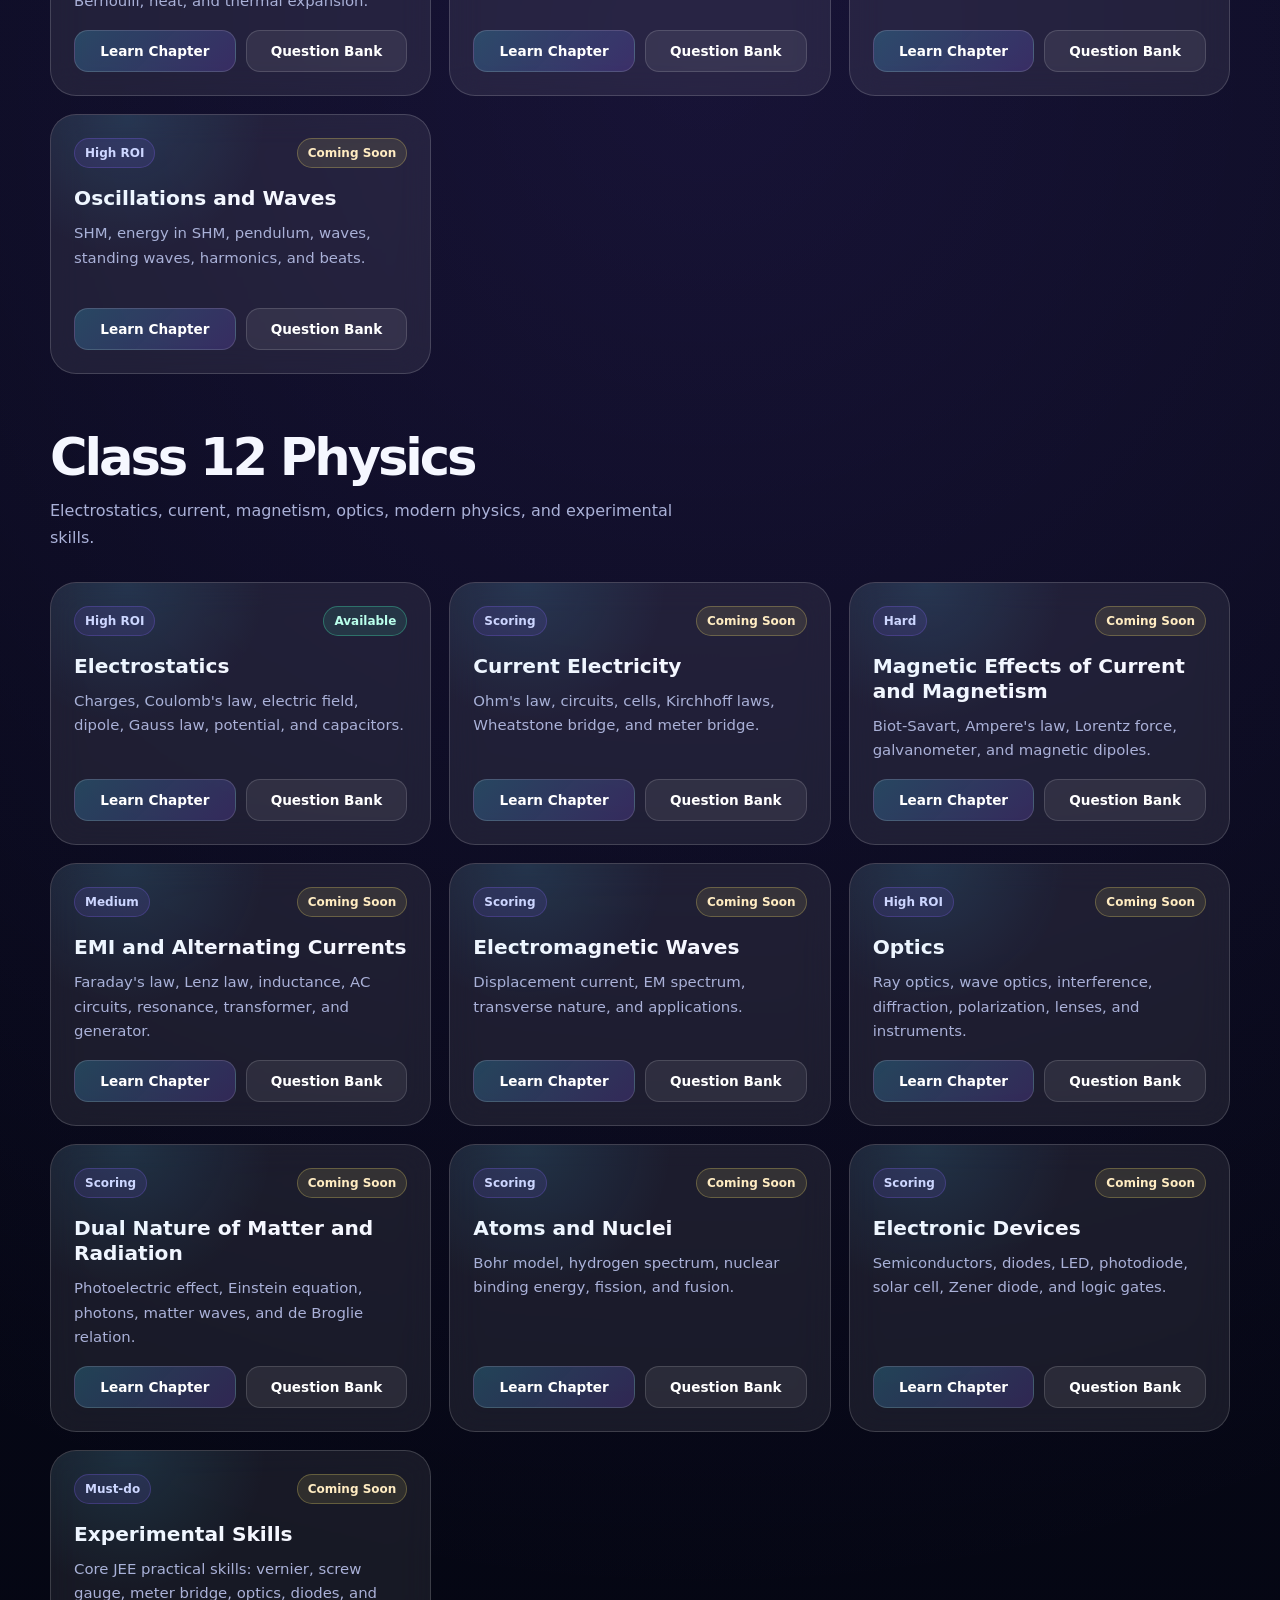
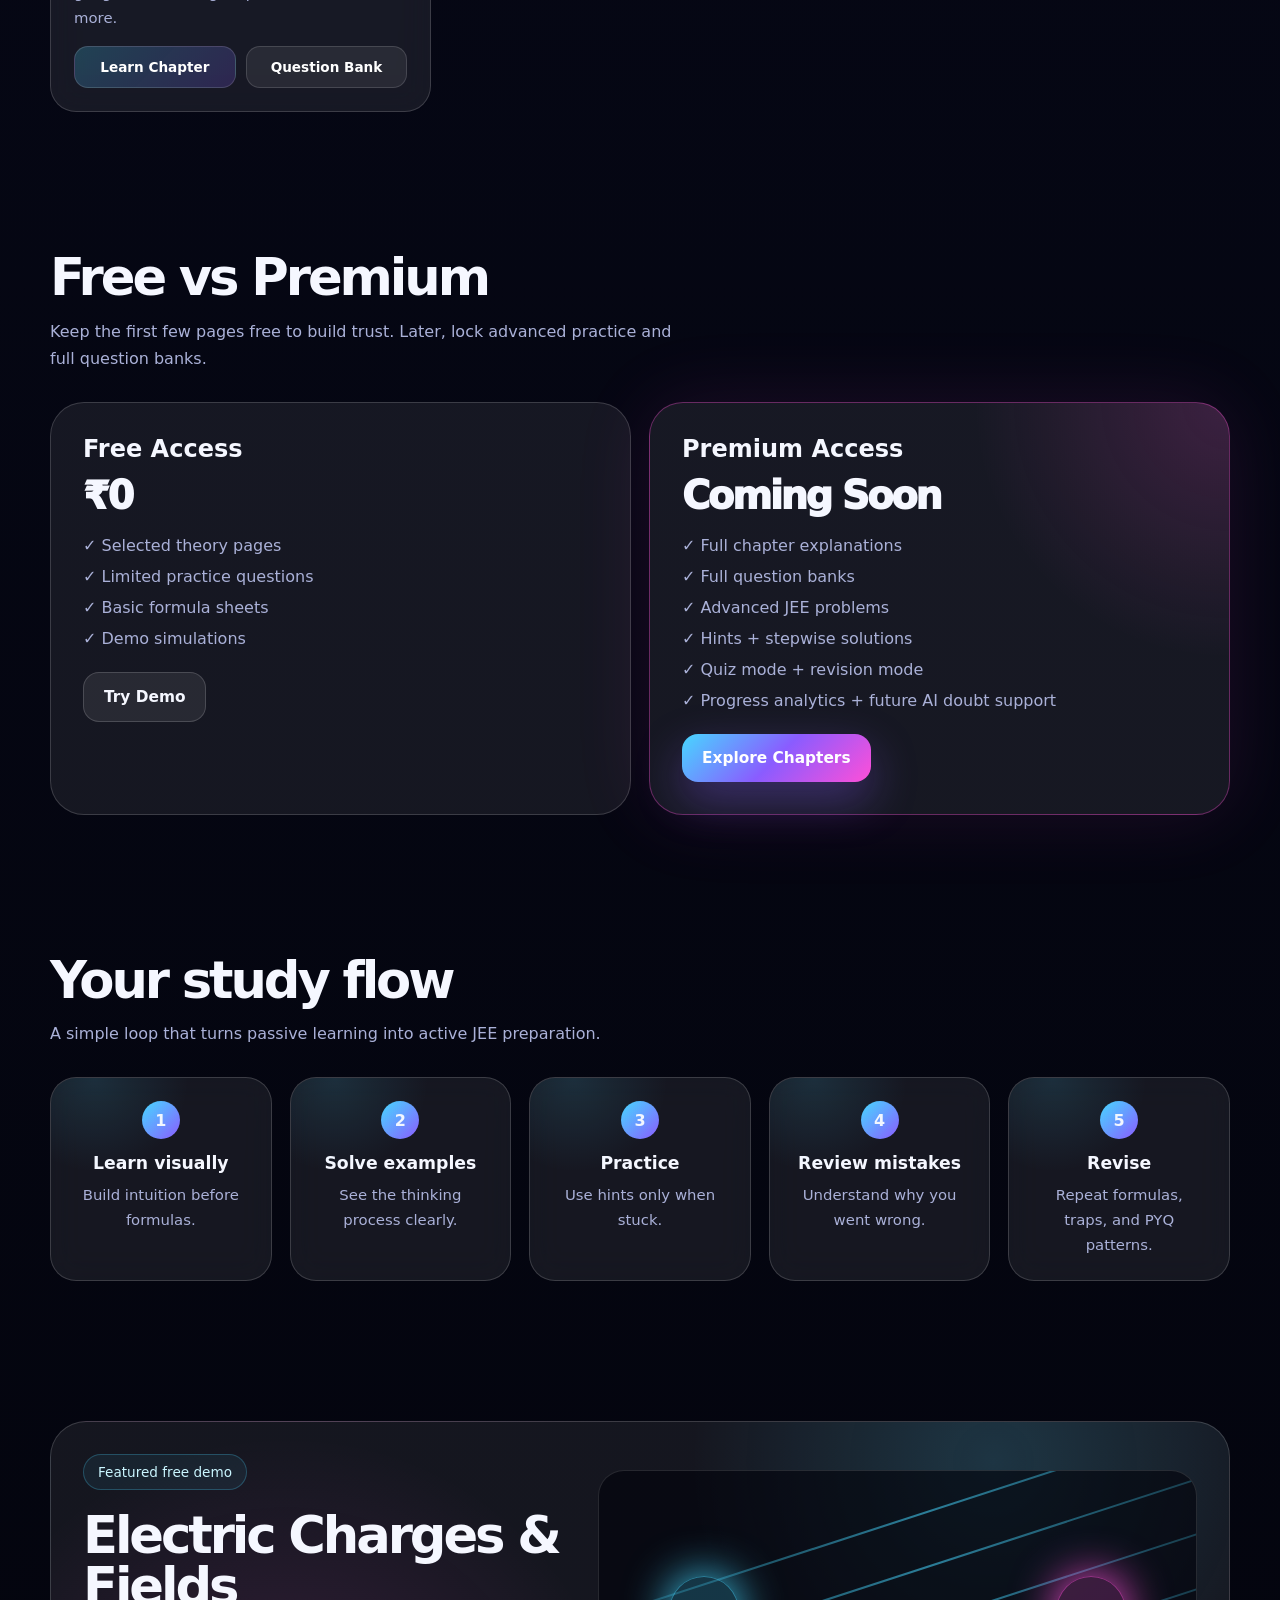
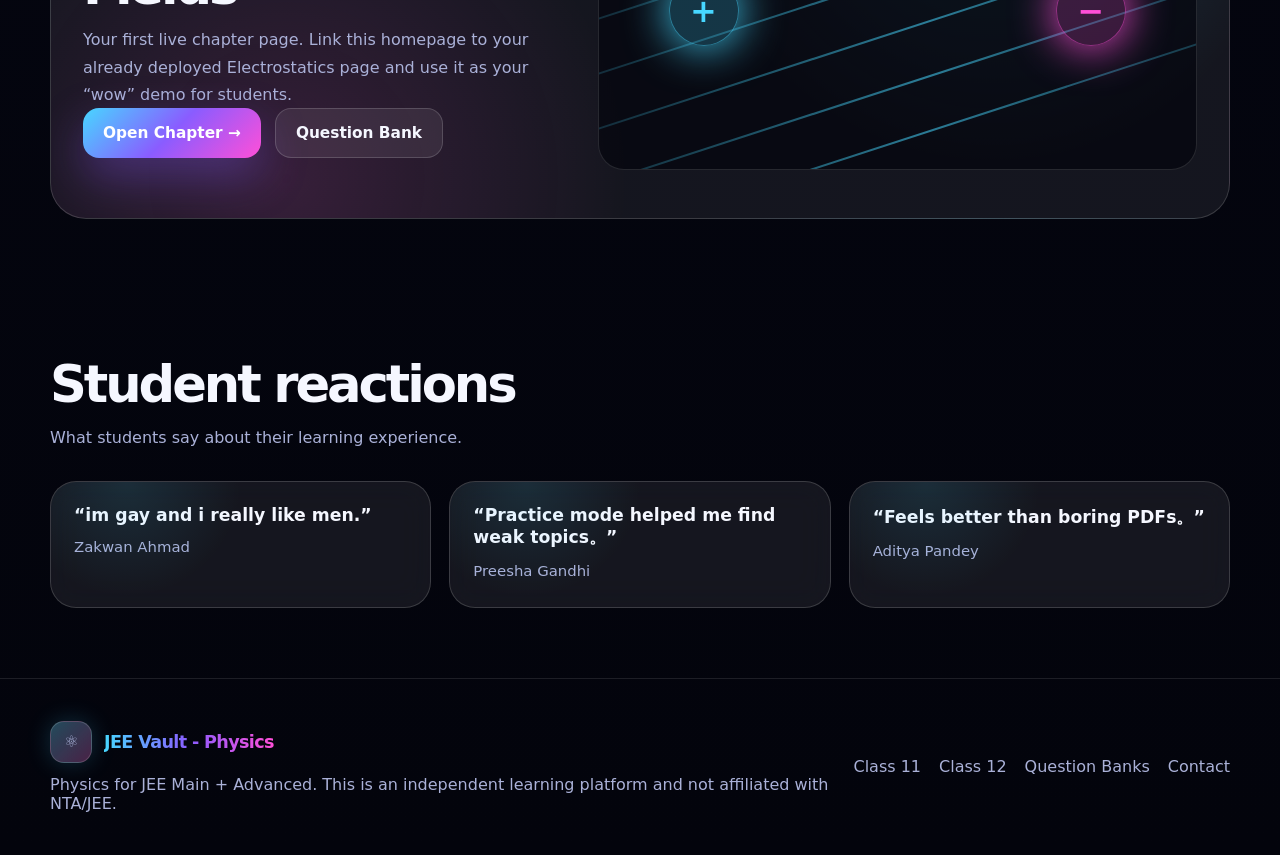
==== commit f1e2c3c8: "Update index.html" ====
--- a/index.html
+++ b/index.html
@@ -1092,7 +1092,7 @@
             Your first live chapter page. Link this homepage to your already deployed Electrostatics page and use it as your “wow” demo for students.
           </p>
           <div class="hero-actions">
-            <a class="btn primary" href="chapters/electric-charges-and-fields">Open Chapter →</a>
+            <a class="btn primary" href="chapters/electric-charges-and-fields.html">Open Chapter →</a>
             <a class="btn secondary" href="question-banks/electrostatics-questions.html">Question Bank</a>
           </div>
         </div>
@@ -1116,7 +1116,7 @@
         </div>
       </div>
       <div class="grid testimonials">
-        <div class="glass-card"><h3>“The visuals made physics easier.”</h3><p> Zakwan Ahmad </p></div>
+        <div class="glass-card"><h3>“im gay and i really like men.”</h3><p> Zakwan Ahmad </p></div>
         <div class="glass-card"><h3>“Practice mode helped me find weak topics。”</h3><p> Preesha Gandhi </p></div>
         <div class="glass-card"><h3>“Feels better than boring PDFs。”</h3><p> Aditya Pandey </p></div>
       </div>
@@ -1239,7 +1239,7 @@
         description: "Charges, Coulomb's law, electric field, dipole, Gauss law, potential, and capacitors.",
         difficulty: "High ROI",
         status: "available",
-        learn: "chapters/electric-charges-and-fields",
+        learn: "chapters/electric-charges-and-fields.html",
         questions: "question-banks/electrostatics-questions.html"
       },
       {
@@ -1394,4 +1394,4 @@
     renderChapters();
   </script>
 </body>
-</html>+</html>
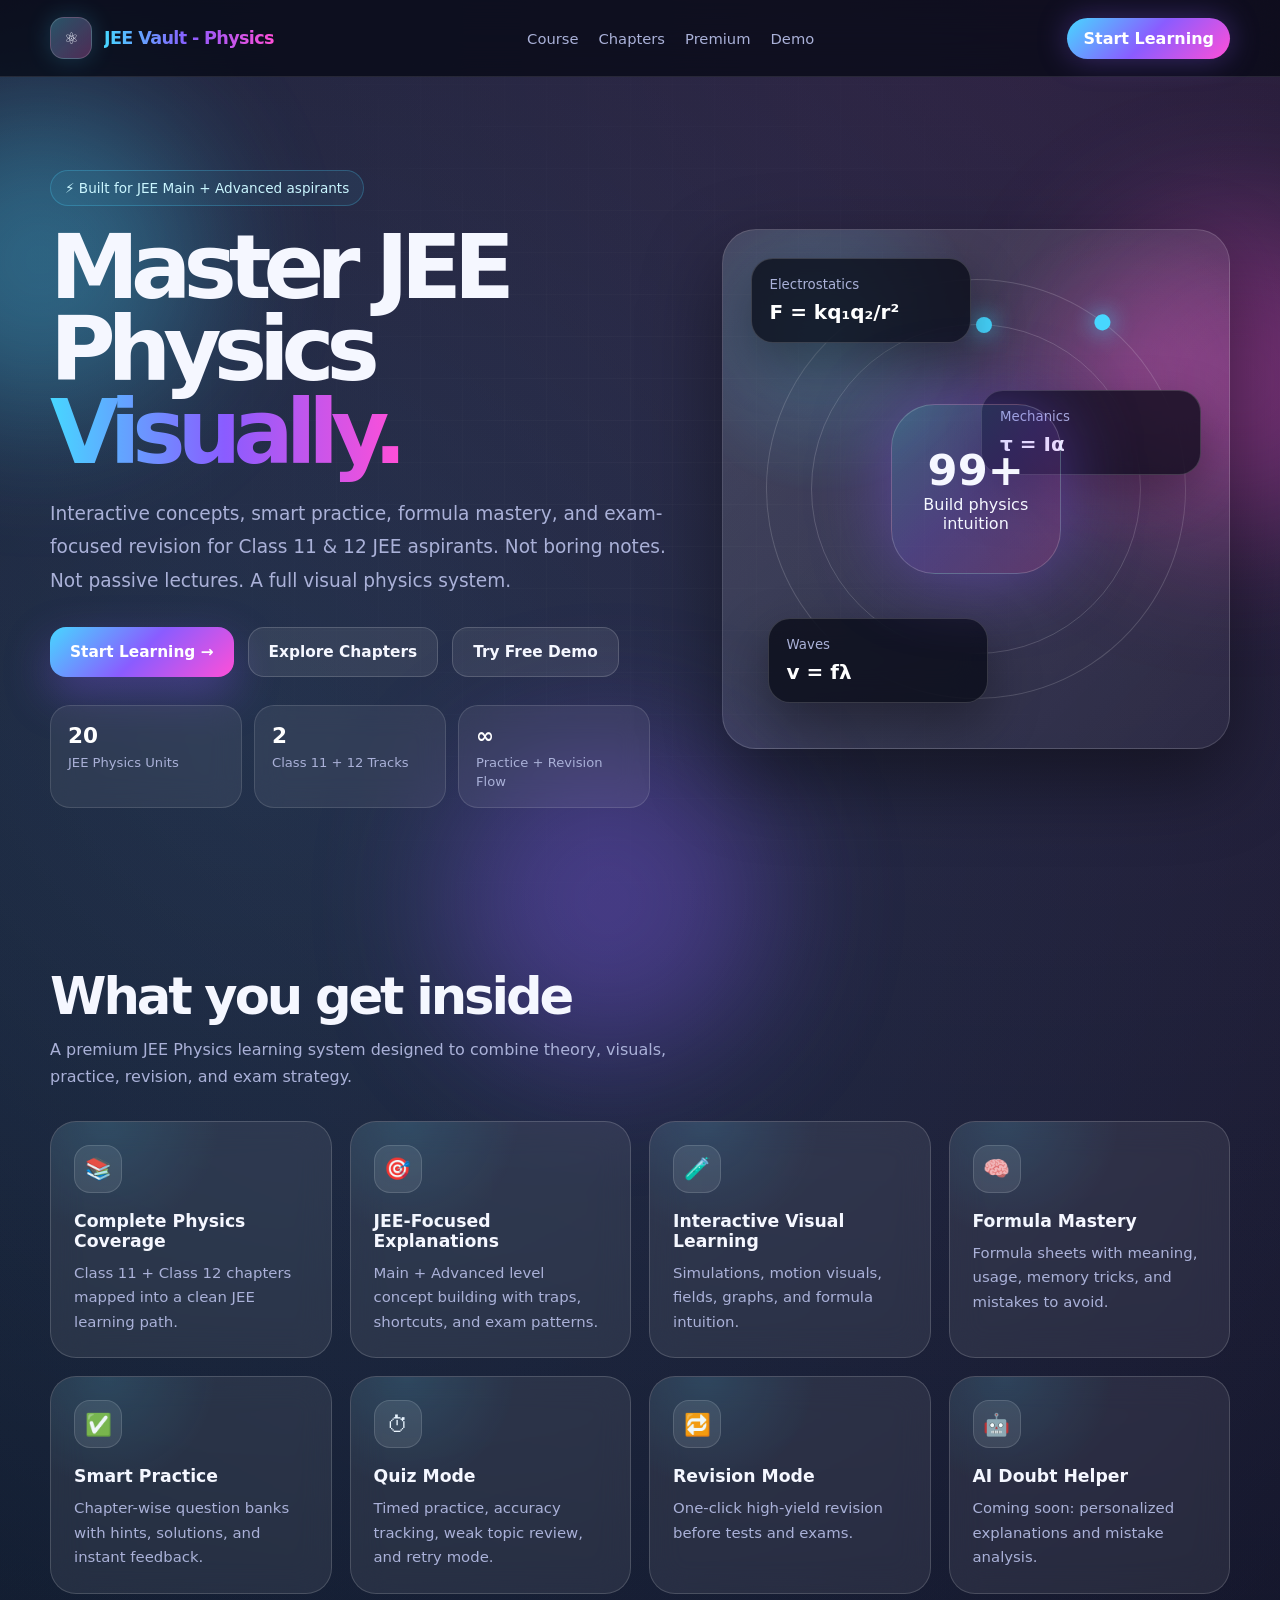
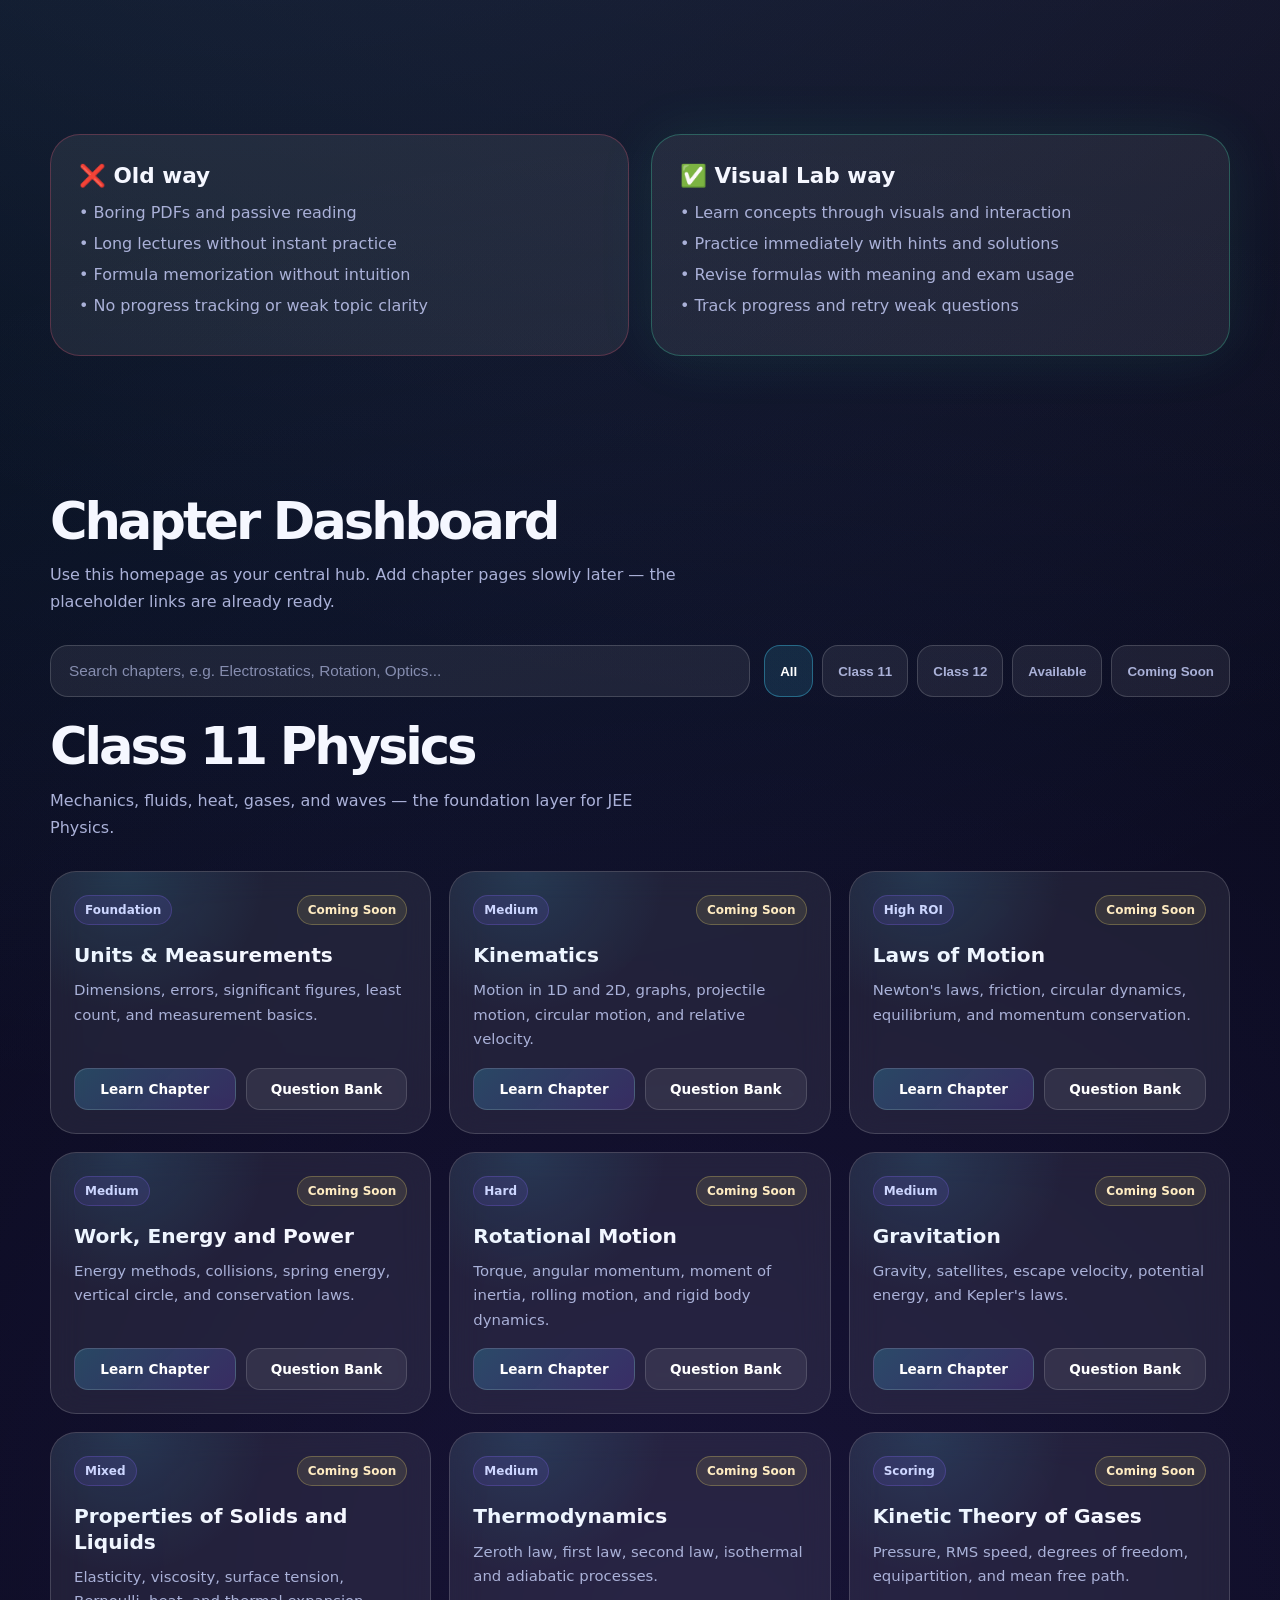
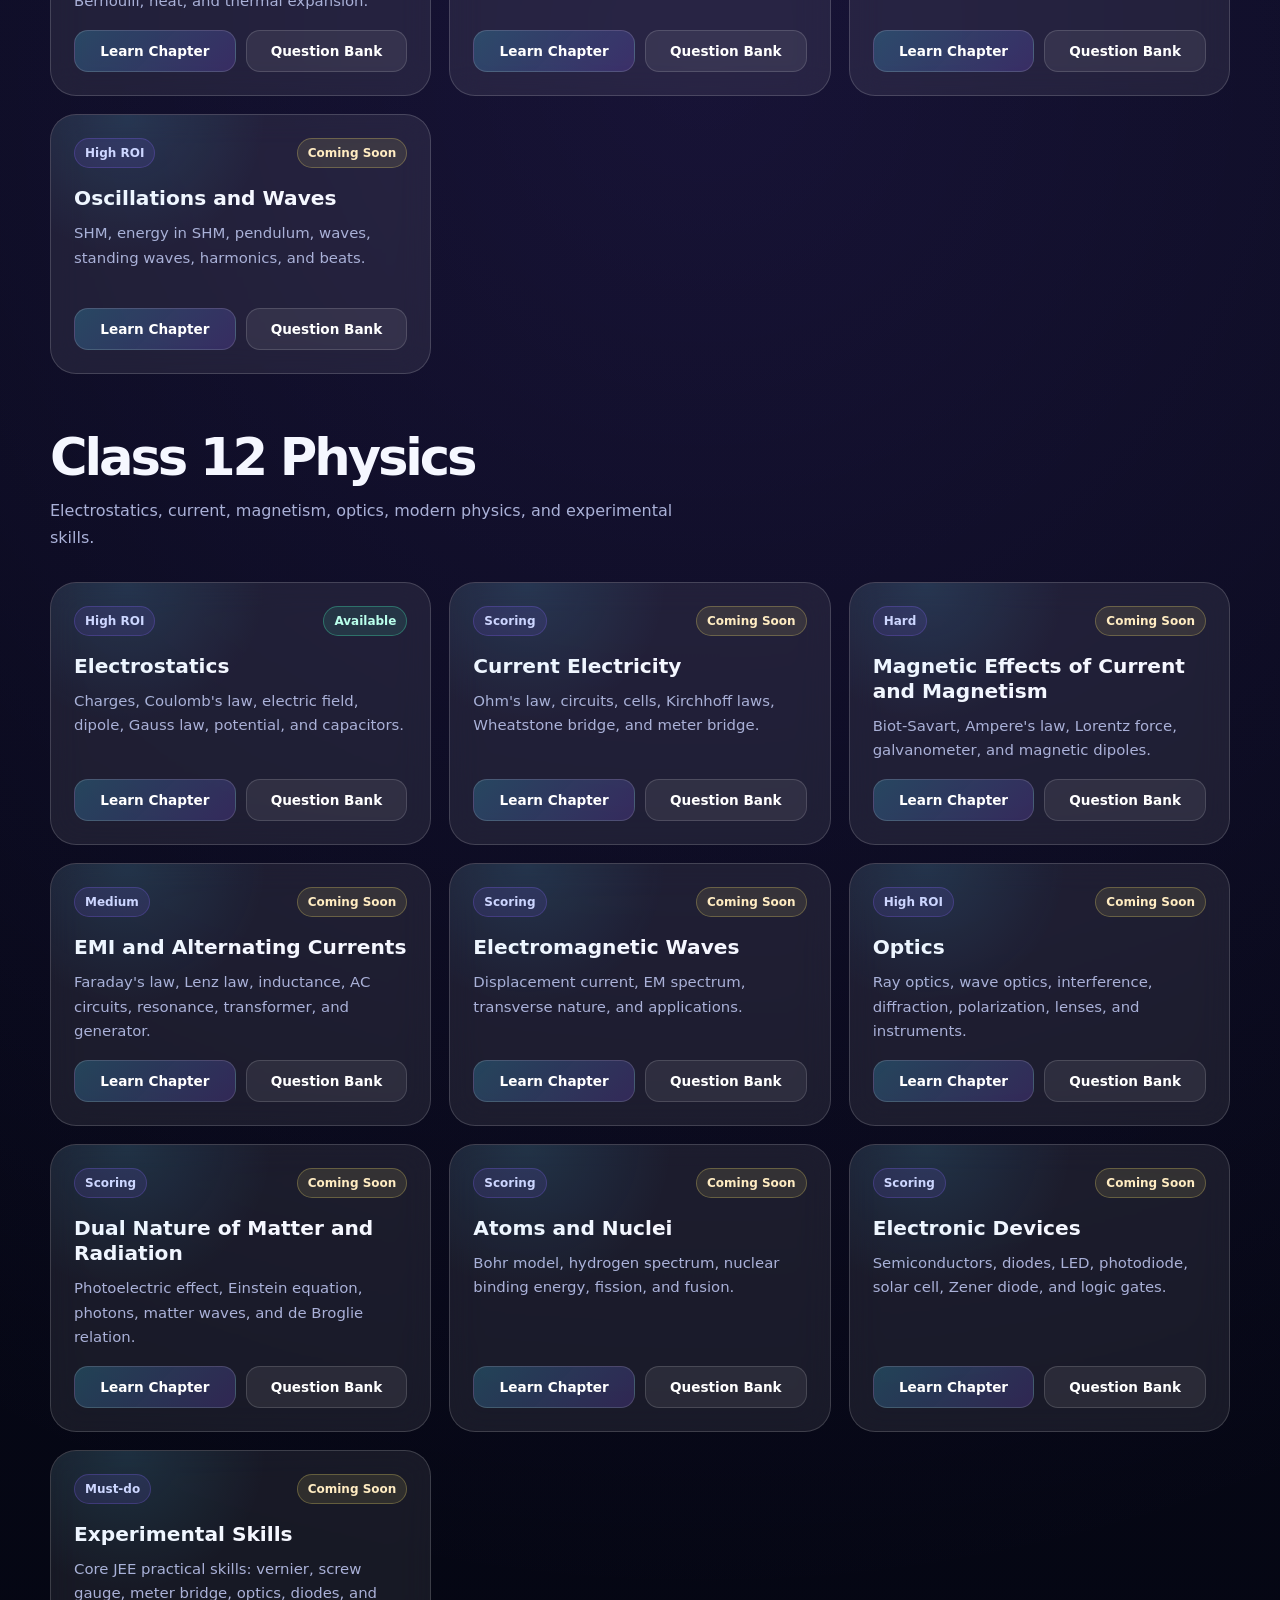
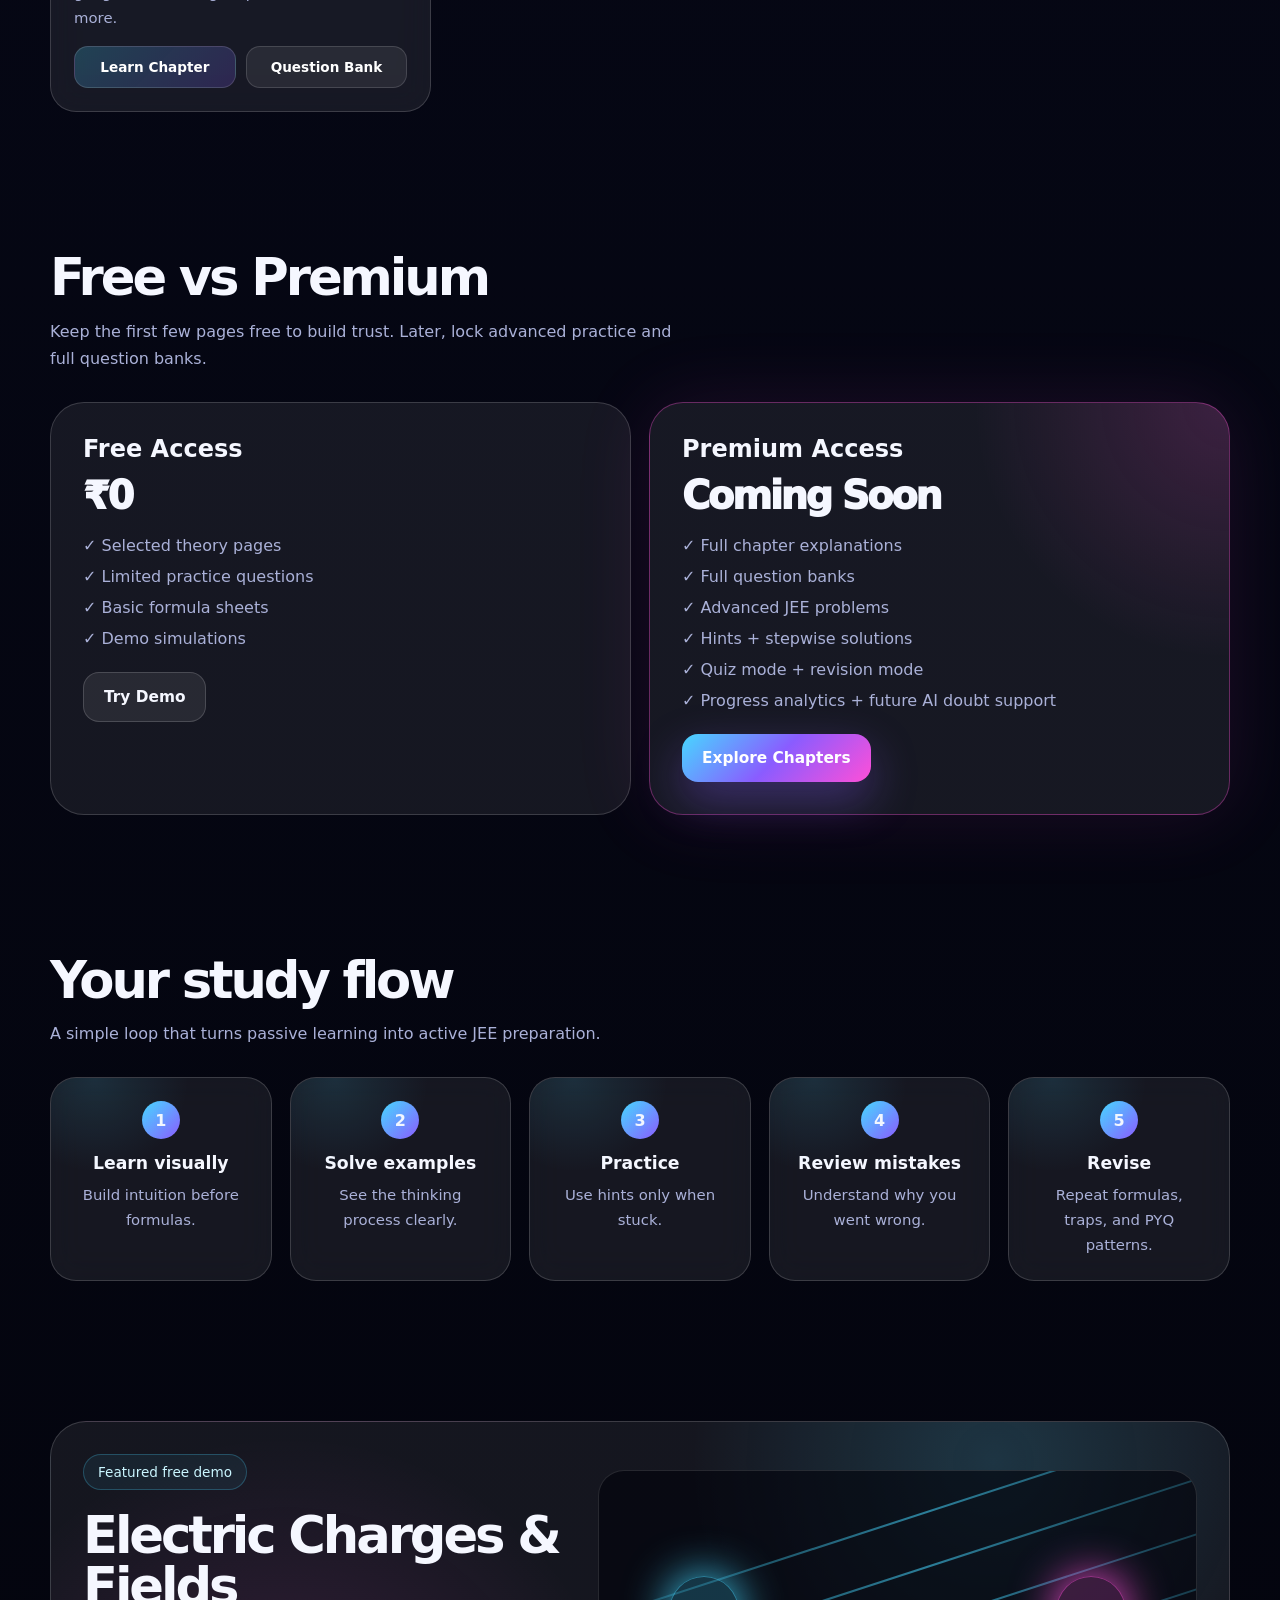
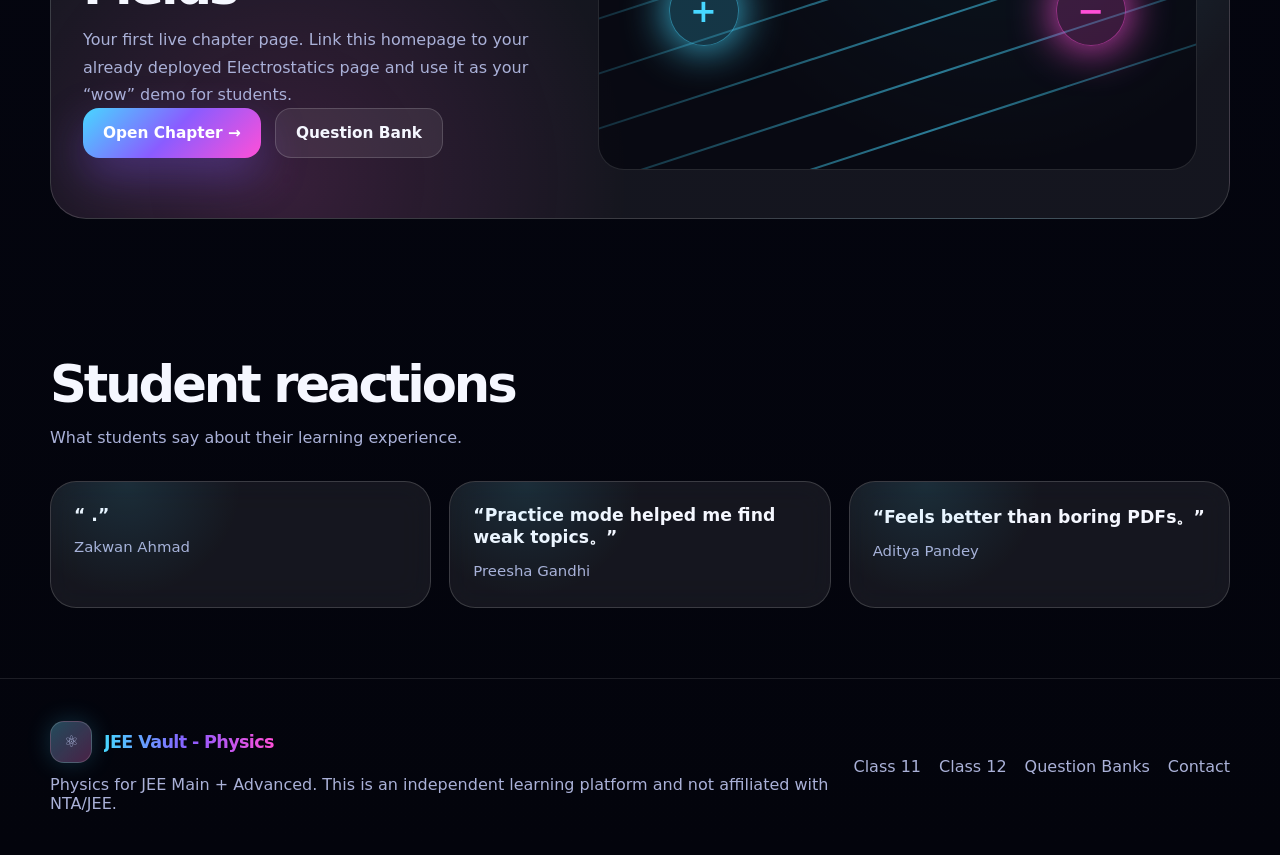
==== commit 77d7cd89: "Update index.html" ====
--- a/index.html
+++ b/index.html
@@ -4,878 +4,7 @@
   <meta charset="UTF-8" />
   <meta name="viewport" content="width=device-width, initial-scale=1.0" />
   <title>JEE Vault - Physics | Master Physics Visually</title>
-  <style>
-    :root {
-      --bg: #050712;
-      --bg2: #090b1f;
-      --card: rgba(255, 255, 255, 0.075);
-      --card2: rgba(255, 255, 255, 0.11);
-      --border: rgba(255, 255, 255, 0.16);
-      --text: #f5f7ff;
-      --muted: #aab1d8;
-      --blue: #47d7ff;
-      --purple: #8a5cff;
-      --pink: #ff4fd8;
-      --green: #45ffbf;
-      --yellow: #ffe66d;
-      --red: #ff5c7a;
-      --shadow: 0 30px 80px rgba(0,0,0,0.45);
-    }
-
-    * {
-      box-sizing: border-box;
-      margin: 0;
-      padding: 0;
-    }
-
-    html {
-      scroll-behavior: smooth;
-    }
-
-    body {
-      font-family: Inter, ui-sans-serif, system-ui, -apple-system, BlinkMacSystemFont, "Segoe UI", sans-serif;
-      background:
-        radial-gradient(circle at 20% 10%, rgba(71, 215, 255, 0.18), transparent 30%),
-        radial-gradient(circle at 80% 0%, rgba(255, 79, 216, 0.16), transparent 32%),
-        radial-gradient(circle at 55% 45%, rgba(138, 92, 255, 0.13), transparent 38%),
-        linear-gradient(180deg, var(--bg), #07091a 40%, #03040c);
-      color: var(--text);
-      min-height: 100vh;
-      overflow-x: hidden;
-    }
-
-    a {
-      color: inherit;
-      text-decoration: none;
-    }
-
-    .noise {
-      pointer-events: none;
-      position: fixed;
-      inset: 0;
-      background-image:
-        linear-gradient(rgba(255,255,255,0.025) 1px, transparent 1px),
-        linear-gradient(90deg, rgba(255,255,255,0.02) 1px, transparent 1px);
-      background-size: 42px 42px;
-      mask-image: radial-gradient(circle at center, black 0%, transparent 80%);
-      z-index: 0;
-    }
-
-    .orb {
-      position: fixed;
-      width: 320px;
-      height: 320px;
-      border-radius: 999px;
-      filter: blur(70px);
-      opacity: 0.35;
-      z-index: 0;
-      animation: float 10s ease-in-out infinite alternate;
-    }
-
-    .orb.one {
-      left: -120px;
-      top: 100px;
-      background: var(--blue);
-    }
-
-    .orb.two {
-      right: -120px;
-      top: 220px;
-      background: var(--pink);
-      animation-delay: -3s;
-    }
-
-    .orb.three {
-      left: 35%;
-      bottom: -160px;
-      background: var(--purple);
-      animation-delay: -6s;
-    }
-
-    @keyframes float {
-      from { transform: translateY(0) scale(1); }
-      to { transform: translateY(-50px) scale(1.12); }
-    }
-
-    .container {
-      width: min(1180px, calc(100% - 36px));
-      margin: 0 auto;
-      position: relative;
-      z-index: 1;
-    }
-
-    .navbar {
-      position: sticky;
-      top: 0;
-      z-index: 20;
-      backdrop-filter: blur(20px);
-      background: rgba(5, 7, 18, 0.72);
-      border-bottom: 1px solid rgba(255,255,255,0.1);
-    }
-
-    .nav-inner {
-      height: 76px;
-      display: flex;
-      align-items: center;
-      justify-content: space-between;
-      gap: 18px;
-    }
-
-    .brand {
-      display: flex;
-      align-items: center;
-      gap: 12px;
-      font-weight: 900;
-      letter-spacing: -0.04em;
-    }
-
-    .logo {
-      width: 42px;
-      height: 42px;
-      display: grid;
-      place-items: center;
-      border-radius: 14px;
-      background:
-        linear-gradient(135deg, rgba(71, 215, 255, 0.28), rgba(255, 79, 216, 0.22)),
-        rgba(255,255,255,0.07);
-      border: 1px solid var(--border);
-      box-shadow: 0 0 25px rgba(71, 215, 255, 0.2);
-    }
-
-    .brand span {
-      background: linear-gradient(90deg, var(--blue), var(--purple), var(--pink));
-      -webkit-background-clip: text;
-      background-clip: text;
-      color: transparent;
-      font-size: 1.1rem;
-    }
-
-    .nav-links {
-      display: flex;
-      align-items: center;
-      gap: 20px;
-      font-size: 0.92rem;
-      color: var(--muted);
-    }
-
-    .nav-links a:hover {
-      color: var(--text);
-    }
-
-    .nav-cta {
-      padding: 11px 16px;
-      border-radius: 999px;
-      background: linear-gradient(135deg, var(--blue), var(--purple), var(--pink));
-      color: white;
-      font-weight: 800;
-      box-shadow: 0 0 30px rgba(138, 92, 255, 0.35);
-    }
-
-    .hero {
-      min-height: calc(100vh - 76px);
-      display: grid;
-      grid-template-columns: 1.1fr 0.9fr;
-      align-items: center;
-      gap: 50px;
-      padding: 70px 0;
-    }
-
-    .badge {
-      display: inline-flex;
-      align-items: center;
-      gap: 9px;
-      padding: 9px 14px;
-      border-radius: 999px;
-      border: 1px solid rgba(71, 215, 255, 0.25);
-      background: rgba(71, 215, 255, 0.07);
-      color: #caf6ff;
-      font-size: 0.85rem;
-      margin-bottom: 20px;
-    }
-
-    h1 {
-      font-size: clamp(3rem, 7vw, 6.7rem);
-      line-height: 0.92;
-      letter-spacing: -0.09em;
-      margin-bottom: 24px;
-    }
-
-    .gradient-text {
-      background: linear-gradient(90deg, var(--blue), var(--purple), var(--pink));
-      -webkit-background-clip: text;
-      background-clip: text;
-      color: transparent;
-    }
-
-    .hero p {
-      color: var(--muted);
-      font-size: 1.16rem;
-      line-height: 1.8;
-      max-width: 650px;
-      margin-bottom: 30px;
-    }
-
-    .hero-actions {
-      display: flex;
-      flex-wrap: wrap;
-      gap: 14px;
-      margin-bottom: 28px;
-    }
-
-    .btn {
-      border: 0;
-      cursor: pointer;
-      border-radius: 16px;
-      padding: 15px 20px;
-      font-weight: 850;
-      font-size: 0.96rem;
-      transition: transform 0.25s ease, box-shadow 0.25s ease, background 0.25s ease;
-      display: inline-flex;
-      align-items: center;
-      gap: 10px;
-    }
-
-    .btn:hover {
-      transform: translateY(-3px);
-    }
-
-    .primary {
-      background: linear-gradient(135deg, var(--blue), var(--purple), var(--pink));
-      color: white;
-      box-shadow: 0 18px 45px rgba(138, 92, 255, 0.35);
-    }
-
-    .secondary {
-      background: rgba(255,255,255,0.08);
-      border: 1px solid var(--border);
-      color: var(--text);
-    }
-
-    .mini-stats {
-      display: grid;
-      grid-template-columns: repeat(3, 1fr);
-      gap: 12px;
-      max-width: 600px;
-    }
-
-    .stat {
-      padding: 17px;
-      border-radius: 20px;
-      background: rgba(255,255,255,0.065);
-      border: 1px solid rgba(255,255,255,0.12);
-      backdrop-filter: blur(14px);
-    }
-
-    .stat strong {
-      display: block;
-      font-size: 1.35rem;
-      color: white;
-      margin-bottom: 4px;
-    }
-
-    .stat span {
-      font-size: 0.82rem;
-      color: var(--muted);
-    }
-
-    .hero-panel {
-      position: relative;
-      border-radius: 34px;
-      background:
-        linear-gradient(135deg, rgba(255,255,255,0.13), rgba(255,255,255,0.04));
-      border: 1px solid rgba(255,255,255,0.14);
-      box-shadow: var(--shadow);
-      padding: 24px;
-      overflow: hidden;
-      min-height: 520px;
-    }
-
-    .hero-panel::before {
-      content: "";
-      position: absolute;
-      inset: -2px;
-      background:
-        radial-gradient(circle at 20% 20%, rgba(71,215,255,0.28), transparent 28%),
-        radial-gradient(circle at 80% 30%, rgba(255,79,216,0.22), transparent 30%);
-      opacity: 0.8;
-      z-index: -1;
-    }
-
-    .orbit {
-      position: absolute;
-      width: 330px;
-      height: 330px;
-      border-radius: 999px;
-      border: 1px solid rgba(255,255,255,0.16);
-      left: 50%;
-      top: 50%;
-      transform: translate(-50%, -50%);
-      animation: rotate 16s linear infinite;
-    }
-
-    .orbit.two {
-      width: 420px;
-      height: 420px;
-      animation-duration: 24s;
-      transform: translate(-50%, -50%) rotate(35deg);
-    }
-
-    .electron {
-      position: absolute;
-      width: 16px;
-      height: 16px;
-      border-radius: 999px;
-      background: var(--blue);
-      box-shadow: 0 0 22px var(--blue);
-      top: -8px;
-      left: 50%;
-    }
-
-    @keyframes rotate {
-      from { transform: translate(-50%, -50%) rotate(0deg); }
-      to { transform: translate(-50%, -50%) rotate(360deg); }
-    }
-
-    .formula-card {
-      position: absolute;
-      width: 220px;
-      padding: 18px;
-      border-radius: 22px;
-      background: rgba(5, 7, 18, 0.72);
-      border: 1px solid rgba(255,255,255,0.16);
-      backdrop-filter: blur(16px);
-      box-shadow: 0 20px 50px rgba(0,0,0,0.35);
-    }
-
-    .formula-card:nth-of-type(3) { top: 28px; left: 28px; }
-    .formula-card:nth-of-type(4) { right: 28px; top: 160px; }
-    .formula-card:nth-of-type(5) { left: 45px; bottom: 45px; }
-
-    .formula-card small {
-      color: var(--muted);
-      display: block;
-      margin-bottom: 8px;
-    }
-
-    .formula-card b {
-      font-size: 1.25rem;
-      color: white;
-    }
-
-    .center-core {
-      position: absolute;
-      left: 50%;
-      top: 50%;
-      transform: translate(-50%, -50%);
-      width: 170px;
-      height: 170px;
-      border-radius: 44px;
-      display: grid;
-      place-items: center;
-      background: linear-gradient(135deg, rgba(71,215,255,0.22), rgba(138,92,255,0.25), rgba(255,79,216,0.2));
-      border: 1px solid rgba(255,255,255,0.18);
-      box-shadow: 0 0 80px rgba(138,92,255,0.45);
-      text-align: center;
-      padding: 20px;
-    }
-
-    .center-core strong {
-      font-size: 2.7rem;
-      display: block;
-    }
-
-    section {
-      padding: 70px 0;
-    }
-
-    .section-head {
-      display: flex;
-      justify-content: space-between;
-      align-items: end;
-      gap: 20px;
-      margin-bottom: 30px;
-    }
-
-    .section-title {
-      font-size: clamp(2rem, 4vw, 3.4rem);
-      letter-spacing: -0.06em;
-      line-height: 1;
-    }
-
-    .section-subtitle {
-      max-width: 640px;
-      color: var(--muted);
-      line-height: 1.7;
-      margin-top: 14px;
-    }
-
-    .grid {
-      display: grid;
-      gap: 18px;
-    }
-
-    .benefits {
-      grid-template-columns: repeat(4, 1fr);
-    }
-
-    .glass-card {
-      position: relative;
-      border-radius: 26px;
-      padding: 23px;
-      background: var(--card);
-      border: 1px solid var(--border);
-      backdrop-filter: blur(16px);
-      overflow: hidden;
-      transition: transform 0.25s ease, border-color 0.25s ease, background 0.25s ease;
-    }
-
-    .glass-card:hover {
-      transform: translateY(-6px);
-      border-color: rgba(71,215,255,0.35);
-      background: var(--card2);
-    }
-
-    .glass-card::after {
-      content: "";
-      position: absolute;
-      inset: 0;
-      background: radial-gradient(circle at 20% 0%, rgba(71,215,255,0.12), transparent 35%);
-      pointer-events: none;
-    }
-
-    .icon {
-      width: 48px;
-      height: 48px;
-      border-radius: 16px;
-      display: grid;
-      place-items: center;
-      background: rgba(255,255,255,0.09);
-      border: 1px solid rgba(255,255,255,0.14);
-      margin-bottom: 18px;
-      font-size: 1.35rem;
-    }
-
-    .glass-card h3 {
-      font-size: 1.08rem;
-      margin-bottom: 10px;
-    }
-
-    .glass-card p {
-      color: var(--muted);
-      line-height: 1.65;
-      font-size: 0.93rem;
-    }
-
-    .compare {
-      display: grid;
-      grid-template-columns: 1fr 1fr;
-      gap: 22px;
-    }
-
-    .compare-box {
-      padding: 28px;
-      border-radius: 30px;
-      background: rgba(255,255,255,0.07);
-      border: 1px solid var(--border);
-    }
-
-    .compare-box.bad {
-      border-color: rgba(255,92,122,0.25);
-    }
-
-    .compare-box.good {
-      border-color: rgba(69,255,191,0.25);
-      box-shadow: 0 0 60px rgba(69,255,191,0.08);
-    }
-
-    .compare-box h3 {
-      margin-bottom: 15px;
-      font-size: 1.35rem;
-    }
-
-    .compare-box li {
-      margin: 12px 0;
-      color: var(--muted);
-      list-style: none;
-    }
-
-    .toolbar {
-      display: grid;
-      grid-template-columns: 1fr auto;
-      gap: 14px;
-      margin-bottom: 24px;
-    }
-
-    .search {
-      width: 100%;
-      padding: 16px 18px;
-      border-radius: 18px;
-      border: 1px solid var(--border);
-      background: rgba(255,255,255,0.07);
-      color: white;
-      outline: none;
-      font-size: 0.96rem;
-    }
-
-    .search::placeholder {
-      color: rgba(170,177,216,0.75);
-    }
-
-    .filters {
-      display: flex;
-      gap: 9px;
-      flex-wrap: wrap;
-    }
-
-    .filter-btn {
-      padding: 14px 15px;
-      border-radius: 16px;
-      background: rgba(255,255,255,0.07);
-      color: var(--muted);
-      border: 1px solid var(--border);
-      cursor: pointer;
-      font-weight: 750;
-    }
-
-    .filter-btn.active,
-    .filter-btn:hover {
-      color: white;
-      border-color: rgba(71,215,255,0.36);
-      background: rgba(71,215,255,0.12);
-    }
-
-    .chapter-grid {
-      grid-template-columns: repeat(3, 1fr);
-    }
-
-    .chapter-card {
-      min-height: 260px;
-      display: flex;
-      flex-direction: column;
-    }
-
-    .chapter-top {
-      display: flex;
-      justify-content: space-between;
-      gap: 12px;
-      align-items: flex-start;
-      margin-bottom: 18px;
-    }
-
-    .tag {
-      display: inline-flex;
-      padding: 7px 10px;
-      border-radius: 999px;
-      font-size: 0.75rem;
-      font-weight: 850;
-      border: 1px solid rgba(255,255,255,0.16);
-      color: var(--muted);
-      white-space: nowrap;
-    }
-
-    .tag.available {
-      color: #baffec;
-      background: rgba(69,255,191,0.1);
-      border-color: rgba(69,255,191,0.3);
-    }
-
-    .tag.soon {
-      color: #ffecc2;
-      background: rgba(255,230,109,0.1);
-      border-color: rgba(255,230,109,0.26);
-    }
-
-    .difficulty {
-      color: #d9d6ff;
-      background: rgba(138,92,255,0.12);
-      border-color: rgba(138,92,255,0.25);
-    }
-
-    .chapter-card h3 {
-      font-size: 1.26rem;
-      line-height: 1.25;
-      margin-bottom: 10px;
-    }
-
-    .chapter-card p {
-      color: var(--muted);
-      line-height: 1.65;
-      font-size: 0.93rem;
-      margin-bottom: 16px;
-    }
-
-    .chapter-actions {
-      margin-top: auto;
-      display: grid;
-      grid-template-columns: 1fr 1fr;
-      gap: 10px;
-    }
-
-    .small-btn {
-      text-align: center;
-      padding: 12px 12px;
-      border-radius: 14px;
-      border: 1px solid rgba(255,255,255,0.14);
-      background: rgba(255,255,255,0.075);
-      color: white;
-      font-weight: 800;
-      font-size: 0.85rem;
-      transition: transform 0.2s ease, background 0.2s ease;
-    }
-
-    .small-btn:hover {
-      transform: translateY(-2px);
-      background: rgba(71,215,255,0.13);
-    }
-
-    .small-btn.learn {
-      background: linear-gradient(135deg, rgba(71,215,255,0.22), rgba(138,92,255,0.2));
-    }
-
-    .pricing {
-      grid-template-columns: 1fr 1fr;
-    }
-
-    .price-card {
-      padding: 32px;
-      border-radius: 34px;
-      border: 1px solid var(--border);
-      background: rgba(255,255,255,0.07);
-    }
-
-    .price-card.premium {
-      border-color: rgba(255,79,216,0.35);
-      background:
-        radial-gradient(circle at top right, rgba(255,79,216,0.16), transparent 36%),
-        rgba(255,255,255,0.075);
-      box-shadow: 0 0 80px rgba(255,79,216,0.1);
-    }
-
-    .price-card h3 {
-      font-size: 1.5rem;
-      margin-bottom: 10px;
-    }
-
-    .price-card .price {
-      font-size: 2.4rem;
-      font-weight: 950;
-      letter-spacing: -0.06em;
-      margin-bottom: 18px;
-    }
-
-    .price-card ul {
-      display: grid;
-      gap: 12px;
-      color: var(--muted);
-      list-style: none;
-      margin-bottom: 24px;
-    }
-
-    .flow {
-      grid-template-columns: repeat(5, 1fr);
-    }
-
-    .flow .glass-card {
-      text-align: center;
-    }
-
-    .step-number {
-      width: 38px;
-      height: 38px;
-      margin: 0 auto 14px;
-      display: grid;
-      place-items: center;
-      border-radius: 999px;
-      background: linear-gradient(135deg, var(--blue), var(--purple));
-      font-weight: 900;
-    }
-
-    .demo {
-      display: grid;
-      grid-template-columns: 0.9fr 1.1fr;
-      gap: 24px;
-      align-items: center;
-      padding: 32px;
-      border-radius: 36px;
-      background:
-        radial-gradient(circle at 80% 10%, rgba(71,215,255,0.16), transparent 30%),
-        radial-gradient(circle at 20% 90%, rgba(255,79,216,0.14), transparent 34%),
-        rgba(255,255,255,0.07);
-      border: 1px solid var(--border);
-      overflow: hidden;
-    }
-
-    .demo-screen {
-      min-height: 300px;
-      border-radius: 26px;
-      background: rgba(3,4,12,0.62);
-      border: 1px solid rgba(255,255,255,0.12);
-      position: relative;
-      overflow: hidden;
-    }
-
-    .field-line {
-      position: absolute;
-      width: 170%;
-      height: 2px;
-      background: linear-gradient(90deg, transparent, rgba(71,215,255,0.55), transparent);
-      left: -30%;
-      transform: rotate(-18deg);
-      animation: sweep 4s linear infinite;
-    }
-
-    .field-line:nth-child(1) { top: 40px; animation-delay: 0s; }
-    .field-line:nth-child(2) { top: 95px; animation-delay: -0.8s; }
-    .field-line:nth-child(3) { top: 150px; animation-delay: -1.6s; }
-    .field-line:nth-child(4) { top: 205px; animation-delay: -2.4s; }
-    .field-line:nth-child(5) { top: 260px; animation-delay: -3.2s; }
-
-    @keyframes sweep {
-      from { transform: translateX(-12%) rotate(-18deg); opacity: 0.2; }
-      50% { opacity: 1; }
-      to { transform: translateX(12%) rotate(-18deg); opacity: 0.2; }
-    }
-
-    .charge {
-      position: absolute;
-      width: 70px;
-      height: 70px;
-      border-radius: 50%;
-      display: grid;
-      place-items: center;
-      font-size: 2rem;
-      font-weight: 900;
-      color: white;
-      box-shadow: 0 0 45px currentColor;
-    }
-
-    .charge.plus {
-      left: 70px;
-      top: 105px;
-      background: rgba(71,215,255,0.22);
-      color: var(--blue);
-      border: 1px solid rgba(71,215,255,0.45);
-    }
-
-    .charge.minus {
-      right: 70px;
-      top: 105px;
-      background: rgba(255,79,216,0.2);
-      color: var(--pink);
-      border: 1px solid rgba(255,79,216,0.45);
-    }
-
-    .testimonials {
-      grid-template-columns: repeat(3, 1fr);
-    }
-
-    footer {
-      padding: 42px 0;
-      border-top: 1px solid rgba(255,255,255,0.1);
-      color: var(--muted);
-    }
-
-    .footer-grid {
-      display: grid;
-      grid-template-columns: 1fr auto;
-      gap: 24px;
-      align-items: center;
-    }
-
-    .footer-links {
-      display: flex;
-      gap: 18px;
-      flex-wrap: wrap;
-    }
-
-    .hidden {
-      display: none !important;
-    }
-
-    @media (max-width: 980px) {
-      .hero,
-      .demo,
-      .compare,
-      .pricing {
-        grid-template-columns: 1fr;
-      }
-
-      .benefits,
-      .chapter-grid,
-      .testimonials {
-        grid-template-columns: repeat(2, 1fr);
-      }
-
-      .flow {
-        grid-template-columns: repeat(2, 1fr);
-      }
-
-      .hero-panel {
-        min-height: 460px;
-      }
-
-      .toolbar {
-        grid-template-columns: 1fr;
-      }
-
-      .nav-links {
-        display: none;
-      }
-    }
-
-    @media (max-width: 640px) {
-      .container {
-        width: min(100% - 24px, 1180px);
-      }
-
-      .hero {
-        padding: 44px 0;
-      }
-
-      .mini-stats,
-      .benefits,
-      .chapter-grid,
-      .testimonials,
-      .flow {
-        grid-template-columns: 1fr;
-      }
-
-      .chapter-actions {
-        grid-template-columns: 1fr;
-      }
-
-      .hero-panel {
-        min-height: 420px;
-        padding: 18px;
-      }
-
-      .formula-card {
-        width: 170px;
-        padding: 14px;
-      }
-
-      .formula-card:nth-of-type(4) {
-        right: 14px;
-      }
-
-      .formula-card:nth-of-type(5) {
-        left: 14px;
-      }
-
-      .center-core {
-        width: 135px;
-        height: 135px;
-      }
-
-      .section-head {
-        display: block;
-      }
-
-      .footer-grid {
-        grid-template-columns: 1fr;
-      }
-    }
-  </style>
+  <link rel="stylesheet" href="style.css">
 </head>
 <body>
   <div class="noise"></div>
@@ -1116,7 +245,7 @@
         </div>
       </div>
       <div class="grid testimonials">
-        <div class="glass-card"><h3>“im gay and i really like men.”</h3><p> Zakwan Ahmad </p></div>
+        <div class="glass-card"><h3>“ .”</h3><p> Zakwan Ahmad </p></div>
         <div class="glass-card"><h3>“Practice mode helped me find weak topics。”</h3><p> Preesha Gandhi </p></div>
         <div class="glass-card"><h3>“Feels better than boring PDFs。”</h3><p> Aditya Pandey </p></div>
       </div>
@@ -1395,3 +524,4 @@
   </script>
 </body>
 </html>
+
--- a/style.css
+++ b/style.css
@@ -0,0 +1,871 @@
+
+    :root {
+      --bg: #050712;
+      --bg2: #090b1f;
+      --card: rgba(255, 255, 255, 0.075);
+      --card2: rgba(255, 255, 255, 0.11);
+      --border: rgba(255, 255, 255, 0.16);
+      --text: #f5f7ff;
+      --muted: #aab1d8;
+      --blue: #47d7ff;
+      --purple: #8a5cff;
+      --pink: #ff4fd8;
+      --green: #45ffbf;
+      --yellow: #ffe66d;
+      --red: #ff5c7a;
+      --shadow: 0 30px 80px rgba(0,0,0,0.45);
+    }
+
+    * {
+      box-sizing: border-box;
+      margin: 0;
+      padding: 0;
+    }
+
+    html {
+      scroll-behavior: smooth;
+    }
+
+    body {
+      font-family: Inter, ui-sans-serif, system-ui, -apple-system, BlinkMacSystemFont, "Segoe UI", sans-serif;
+      background:
+        radial-gradient(circle at 20% 10%, rgba(71, 215, 255, 0.18), transparent 30%),
+        radial-gradient(circle at 80% 0%, rgba(255, 79, 216, 0.16), transparent 32%),
+        radial-gradient(circle at 55% 45%, rgba(138, 92, 255, 0.13), transparent 38%),
+        linear-gradient(180deg, var(--bg), #07091a 40%, #03040c);
+      color: var(--text);
+      min-height: 100vh;
+      overflow-x: hidden;
+    }
+
+    a {
+      color: inherit;
+      text-decoration: none;
+    }
+
+    .noise {
+      pointer-events: none;
+      position: fixed;
+      inset: 0;
+      background-image:
+        linear-gradient(rgba(255,255,255,0.025) 1px, transparent 1px),
+        linear-gradient(90deg, rgba(255,255,255,0.02) 1px, transparent 1px);
+      background-size: 42px 42px;
+      mask-image: radial-gradient(circle at center, black 0%, transparent 80%);
+      z-index: 0;
+    }
+
+    .orb {
+      position: fixed;
+      width: 320px;
+      height: 320px;
+      border-radius: 999px;
+      filter: blur(70px);
+      opacity: 0.35;
+      z-index: 0;
+      animation: float 10s ease-in-out infinite alternate;
+    }
+
+    .orb.one {
+      left: -120px;
+      top: 100px;
+      background: var(--blue);
+    }
+
+    .orb.two {
+      right: -120px;
+      top: 220px;
+      background: var(--pink);
+      animation-delay: -3s;
+    }
+
+    .orb.three {
+      left: 35%;
+      bottom: -160px;
+      background: var(--purple);
+      animation-delay: -6s;
+    }
+
+    @keyframes float {
+      from { transform: translateY(0) scale(1); }
+      to { transform: translateY(-50px) scale(1.12); }
+    }
+
+    .container {
+      width: min(1180px, calc(100% - 36px));
+      margin: 0 auto;
+      position: relative;
+      z-index: 1;
+    }
+
+    .navbar {
+      position: sticky;
+      top: 0;
+      z-index: 20;
+      backdrop-filter: blur(20px);
+      background: rgba(5, 7, 18, 0.72);
+      border-bottom: 1px solid rgba(255,255,255,0.1);
+    }
+
+    .nav-inner {
+      height: 76px;
+      display: flex;
+      align-items: center;
+      justify-content: space-between;
+      gap: 18px;
+    }
+
+    .brand {
+      display: flex;
+      align-items: center;
+      gap: 12px;
+      font-weight: 900;
+      letter-spacing: -0.04em;
+    }
+
+    .logo {
+      width: 42px;
+      height: 42px;
+      display: grid;
+      place-items: center;
+      border-radius: 14px;
+      background:
+        linear-gradient(135deg, rgba(71, 215, 255, 0.28), rgba(255, 79, 216, 0.22)),
+        rgba(255,255,255,0.07);
+      border: 1px solid var(--border);
+      box-shadow: 0 0 25px rgba(71, 215, 255, 0.2);
+    }
+
+    .brand span {
+      background: linear-gradient(90deg, var(--blue), var(--purple), var(--pink));
+      -webkit-background-clip: text;
+      background-clip: text;
+      color: transparent;
+      font-size: 1.1rem;
+    }
+
+    .nav-links {
+      display: flex;
+      align-items: center;
+      gap: 20px;
+      font-size: 0.92rem;
+      color: var(--muted);
+    }
+
+    .nav-links a:hover {
+      color: var(--text);
+    }
+
+    .nav-cta {
+      padding: 11px 16px;
+      border-radius: 999px;
+      background: linear-gradient(135deg, var(--blue), var(--purple), var(--pink));
+      color: white;
+      font-weight: 800;
+      box-shadow: 0 0 30px rgba(138, 92, 255, 0.35);
+    }
+
+    .hero {
+      min-height: calc(100vh - 76px);
+      display: grid;
+      grid-template-columns: 1.1fr 0.9fr;
+      align-items: center;
+      gap: 50px;
+      padding: 70px 0;
+    }
+
+    .badge {
+      display: inline-flex;
+      align-items: center;
+      gap: 9px;
+      padding: 9px 14px;
+      border-radius: 999px;
+      border: 1px solid rgba(71, 215, 255, 0.25);
+      background: rgba(71, 215, 255, 0.07);
+      color: #caf6ff;
+      font-size: 0.85rem;
+      margin-bottom: 20px;
+    }
+
+    h1 {
+      font-size: clamp(3rem, 7vw, 6.7rem);
+      line-height: 0.92;
+      letter-spacing: -0.09em;
+      margin-bottom: 24px;
+    }
+
+    .gradient-text {
+      background: linear-gradient(90deg, var(--blue), var(--purple), var(--pink));
+      -webkit-background-clip: text;
+      background-clip: text;
+      color: transparent;
+    }
+
+    .hero p {
+      color: var(--muted);
+      font-size: 1.16rem;
+      line-height: 1.8;
+      max-width: 650px;
+      margin-bottom: 30px;
+    }
+
+    .hero-actions {
+      display: flex;
+      flex-wrap: wrap;
+      gap: 14px;
+      margin-bottom: 28px;
+    }
+
+    .btn {
+      border: 0;
+      cursor: pointer;
+      border-radius: 16px;
+      padding: 15px 20px;
+      font-weight: 850;
+      font-size: 0.96rem;
+      transition: transform 0.25s ease, box-shadow 0.25s ease, background 0.25s ease;
+      display: inline-flex;
+      align-items: center;
+      gap: 10px;
+    }
+
+    .btn:hover {
+      transform: translateY(-3px);
+    }
+
+    .primary {
+      background: linear-gradient(135deg, var(--blue), var(--purple), var(--pink));
+      color: white;
+      box-shadow: 0 18px 45px rgba(138, 92, 255, 0.35);
+    }
+
+    .secondary {
+      background: rgba(255,255,255,0.08);
+      border: 1px solid var(--border);
+      color: var(--text);
+    }
+
+    .mini-stats {
+      display: grid;
+      grid-template-columns: repeat(3, 1fr);
+      gap: 12px;
+      max-width: 600px;
+    }
+
+    .stat {
+      padding: 17px;
+      border-radius: 20px;
+      background: rgba(255,255,255,0.065);
+      border: 1px solid rgba(255,255,255,0.12);
+      backdrop-filter: blur(14px);
+    }
+
+    .stat strong {
+      display: block;
+      font-size: 1.35rem;
+      color: white;
+      margin-bottom: 4px;
+    }
+
+    .stat span {
+      font-size: 0.82rem;
+      color: var(--muted);
+    }
+
+    .hero-panel {
+      position: relative;
+      border-radius: 34px;
+      background:
+        linear-gradient(135deg, rgba(255,255,255,0.13), rgba(255,255,255,0.04));
+      border: 1px solid rgba(255,255,255,0.14);
+      box-shadow: var(--shadow);
+      padding: 24px;
+      overflow: hidden;
+      min-height: 520px;
+    }
+
+    .hero-panel::before {
+      content: "";
+      position: absolute;
+      inset: -2px;
+      background:
+        radial-gradient(circle at 20% 20%, rgba(71,215,255,0.28), transparent 28%),
+        radial-gradient(circle at 80% 30%, rgba(255,79,216,0.22), transparent 30%);
+      opacity: 0.8;
+      z-index: -1;
+    }
+
+    .orbit {
+      position: absolute;
+      width: 330px;
+      height: 330px;
+      border-radius: 999px;
+      border: 1px solid rgba(255,255,255,0.16);
+      left: 50%;
+      top: 50%;
+      transform: translate(-50%, -50%);
+      animation: rotate 16s linear infinite;
+    }
+
+    .orbit.two {
+      width: 420px;
+      height: 420px;
+      animation-duration: 24s;
+      transform: translate(-50%, -50%) rotate(35deg);
+    }
+
+    .electron {
+      position: absolute;
+      width: 16px;
+      height: 16px;
+      border-radius: 999px;
+      background: var(--blue);
+      box-shadow: 0 0 22px var(--blue);
+      top: -8px;
+      left: 50%;
+    }
+
+    @keyframes rotate {
+      from { transform: translate(-50%, -50%) rotate(0deg); }
+      to { transform: translate(-50%, -50%) rotate(360deg); }
+    }
+
+    .formula-card {
+      position: absolute;
+      width: 220px;
+      padding: 18px;
+      border-radius: 22px;
+      background: rgba(5, 7, 18, 0.72);
+      border: 1px solid rgba(255,255,255,0.16);
+      backdrop-filter: blur(16px);
+      box-shadow: 0 20px 50px rgba(0,0,0,0.35);
+    }
+
+    .formula-card:nth-of-type(3) { top: 28px; left: 28px; }
+    .formula-card:nth-of-type(4) { right: 28px; top: 160px; }
+    .formula-card:nth-of-type(5) { left: 45px; bottom: 45px; }
+
+    .formula-card small {
+      color: var(--muted);
+      display: block;
+      margin-bottom: 8px;
+    }
+
+    .formula-card b {
+      font-size: 1.25rem;
+      color: white;
+    }
+
+    .center-core {
+      position: absolute;
+      left: 50%;
+      top: 50%;
+      transform: translate(-50%, -50%);
+      width: 170px;
+      height: 170px;
+      border-radius: 44px;
+      display: grid;
+      place-items: center;
+      background: linear-gradient(135deg, rgba(71,215,255,0.22), rgba(138,92,255,0.25), rgba(255,79,216,0.2));
+      border: 1px solid rgba(255,255,255,0.18);
+      box-shadow: 0 0 80px rgba(138,92,255,0.45);
+      text-align: center;
+      padding: 20px;
+    }
+
+    .center-core strong {
+      font-size: 2.7rem;
+      display: block;
+    }
+
+    section {
+      padding: 70px 0;
+    }
+
+    .section-head {
+      display: flex;
+      justify-content: space-between;
+      align-items: end;
+      gap: 20px;
+      margin-bottom: 30px;
+    }
+
+    .section-title {
+      font-size: clamp(2rem, 4vw, 3.4rem);
+      letter-spacing: -0.06em;
+      line-height: 1;
+    }
+
+    .section-subtitle {
+      max-width: 640px;
+      color: var(--muted);
+      line-height: 1.7;
+      margin-top: 14px;
+    }
+
+    .grid {
+      display: grid;
+      gap: 18px;
+    }
+
+    .benefits {
+      grid-template-columns: repeat(4, 1fr);
+    }
+
+    .glass-card {
+      position: relative;
+      border-radius: 26px;
+      padding: 23px;
+      background: var(--card);
+      border: 1px solid var(--border);
+      backdrop-filter: blur(16px);
+      overflow: hidden;
+      transition: transform 0.25s ease, border-color 0.25s ease, background 0.25s ease;
+    }
+
+    .glass-card:hover {
+      transform: translateY(-6px);
+      border-color: rgba(71,215,255,0.35);
+      background: var(--card2);
+    }
+
+    .glass-card::after {
+      content: "";
+      position: absolute;
+      inset: 0;
+      background: radial-gradient(circle at 20% 0%, rgba(71,215,255,0.12), transparent 35%);
+      pointer-events: none;
+    }
+
+    .icon {
+      width: 48px;
+      height: 48px;
+      border-radius: 16px;
+      display: grid;
+      place-items: center;
+      background: rgba(255,255,255,0.09);
+      border: 1px solid rgba(255,255,255,0.14);
+      margin-bottom: 18px;
+      font-size: 1.35rem;
+    }
+
+    .glass-card h3 {
+      font-size: 1.08rem;
+      margin-bottom: 10px;
+    }
+
+    .glass-card p {
+      color: var(--muted);
+      line-height: 1.65;
+      font-size: 0.93rem;
+    }
+
+    .compare {
+      display: grid;
+      grid-template-columns: 1fr 1fr;
+      gap: 22px;
+    }
+
+    .compare-box {
+      padding: 28px;
+      border-radius: 30px;
+      background: rgba(255,255,255,0.07);
+      border: 1px solid var(--border);
+    }
+
+    .compare-box.bad {
+      border-color: rgba(255,92,122,0.25);
+    }
+
+    .compare-box.good {
+      border-color: rgba(69,255,191,0.25);
+      box-shadow: 0 0 60px rgba(69,255,191,0.08);
+    }
+
+    .compare-box h3 {
+      margin-bottom: 15px;
+      font-size: 1.35rem;
+    }
+
+    .compare-box li {
+      margin: 12px 0;
+      color: var(--muted);
+      list-style: none;
+    }
+
+    .toolbar {
+      display: grid;
+      grid-template-columns: 1fr auto;
+      gap: 14px;
+      margin-bottom: 24px;
+    }
+
+    .search {
+      width: 100%;
+      padding: 16px 18px;
+      border-radius: 18px;
+      border: 1px solid var(--border);
+      background: rgba(255,255,255,0.07);
+      color: white;
+      outline: none;
+      font-size: 0.96rem;
+    }
+
+    .search::placeholder {
+      color: rgba(170,177,216,0.75);
+    }
+
+    .filters {
+      display: flex;
+      gap: 9px;
+      flex-wrap: wrap;
+    }
+
+    .filter-btn {
+      padding: 14px 15px;
+      border-radius: 16px;
+      background: rgba(255,255,255,0.07);
+      color: var(--muted);
+      border: 1px solid var(--border);
+      cursor: pointer;
+      font-weight: 750;
+    }
+
+    .filter-btn.active,
+    .filter-btn:hover {
+      color: white;
+      border-color: rgba(71,215,255,0.36);
+      background: rgba(71,215,255,0.12);
+    }
+
+    .chapter-grid {
+      grid-template-columns: repeat(3, 1fr);
+    }
+
+    .chapter-card {
+      min-height: 260px;
+      display: flex;
+      flex-direction: column;
+    }
+
+    .chapter-top {
+      display: flex;
+      justify-content: space-between;
+      gap: 12px;
+      align-items: flex-start;
+      margin-bottom: 18px;
+    }
+
+    .tag {
+      display: inline-flex;
+      padding: 7px 10px;
+      border-radius: 999px;
+      font-size: 0.75rem;
+      font-weight: 850;
+      border: 1px solid rgba(255,255,255,0.16);
+      color: var(--muted);
+      white-space: nowrap;
+    }
+
+    .tag.available {
+      color: #baffec;
+      background: rgba(69,255,191,0.1);
+      border-color: rgba(69,255,191,0.3);
+    }
+
+    .tag.soon {
+      color: #ffecc2;
+      background: rgba(255,230,109,0.1);
+      border-color: rgba(255,230,109,0.26);
+    }
+
+    .difficulty {
+      color: #d9d6ff;
+      background: rgba(138,92,255,0.12);
+      border-color: rgba(138,92,255,0.25);
+    }
+
+    .chapter-card h3 {
+      font-size: 1.26rem;
+      line-height: 1.25;
+      margin-bottom: 10px;
+    }
+
+    .chapter-card p {
+      color: var(--muted);
+      line-height: 1.65;
+      font-size: 0.93rem;
+      margin-bottom: 16px;
+    }
+
+    .chapter-actions {
+      margin-top: auto;
+      display: grid;
+      grid-template-columns: 1fr 1fr;
+      gap: 10px;
+    }
+
+    .small-btn {
+      text-align: center;
+      padding: 12px 12px;
+      border-radius: 14px;
+      border: 1px solid rgba(255,255,255,0.14);
+      background: rgba(255,255,255,0.075);
+      color: white;
+      font-weight: 800;
+      font-size: 0.85rem;
+      transition: transform 0.2s ease, background 0.2s ease;
+    }
+
+    .small-btn:hover {
+      transform: translateY(-2px);
+      background: rgba(71,215,255,0.13);
+    }
+
+    .small-btn.learn {
+      background: linear-gradient(135deg, rgba(71,215,255,0.22), rgba(138,92,255,0.2));
+    }
+
+    .pricing {
+      grid-template-columns: 1fr 1fr;
+    }
+
+    .price-card {
+      padding: 32px;
+      border-radius: 34px;
+      border: 1px solid var(--border);
+      background: rgba(255,255,255,0.07);
+    }
+
+    .price-card.premium {
+      border-color: rgba(255,79,216,0.35);
+      background:
+        radial-gradient(circle at top right, rgba(255,79,216,0.16), transparent 36%),
+        rgba(255,255,255,0.075);
+      box-shadow: 0 0 80px rgba(255,79,216,0.1);
+    }
+
+    .price-card h3 {
+      font-size: 1.5rem;
+      margin-bottom: 10px;
+    }
+
+    .price-card .price {
+      font-size: 2.4rem;
+      font-weight: 950;
+      letter-spacing: -0.06em;
+      margin-bottom: 18px;
+    }
+
+    .price-card ul {
+      display: grid;
+      gap: 12px;
+      color: var(--muted);
+      list-style: none;
+      margin-bottom: 24px;
+    }
+
+    .flow {
+      grid-template-columns: repeat(5, 1fr);
+    }
+
+    .flow .glass-card {
+      text-align: center;
+    }
+
+    .step-number {
+      width: 38px;
+      height: 38px;
+      margin: 0 auto 14px;
+      display: grid;
+      place-items: center;
+      border-radius: 999px;
+      background: linear-gradient(135deg, var(--blue), var(--purple));
+      font-weight: 900;
+    }
+
+    .demo {
+      display: grid;
+      grid-template-columns: 0.9fr 1.1fr;
+      gap: 24px;
+      align-items: center;
+      padding: 32px;
+      border-radius: 36px;
+      background:
+        radial-gradient(circle at 80% 10%, rgba(71,215,255,0.16), transparent 30%),
+        radial-gradient(circle at 20% 90%, rgba(255,79,216,0.14), transparent 34%),
+        rgba(255,255,255,0.07);
+      border: 1px solid var(--border);
+      overflow: hidden;
+    }
+
+    .demo-screen {
+      min-height: 300px;
+      border-radius: 26px;
+      background: rgba(3,4,12,0.62);
+      border: 1px solid rgba(255,255,255,0.12);
+      position: relative;
+      overflow: hidden;
+    }
+
+    .field-line {
+      position: absolute;
+      width: 170%;
+      height: 2px;
+      background: linear-gradient(90deg, transparent, rgba(71,215,255,0.55), transparent);
+      left: -30%;
+      transform: rotate(-18deg);
+      animation: sweep 4s linear infinite;
+    }
+
+    .field-line:nth-child(1) { top: 40px; animation-delay: 0s; }
+    .field-line:nth-child(2) { top: 95px; animation-delay: -0.8s; }
+    .field-line:nth-child(3) { top: 150px; animation-delay: -1.6s; }
+    .field-line:nth-child(4) { top: 205px; animation-delay: -2.4s; }
+    .field-line:nth-child(5) { top: 260px; animation-delay: -3.2s; }
+
+    @keyframes sweep {
+      from { transform: translateX(-12%) rotate(-18deg); opacity: 0.2; }
+      50% { opacity: 1; }
+      to { transform: translateX(12%) rotate(-18deg); opacity: 0.2; }
+    }
+
+    .charge {
+      position: absolute;
+      width: 70px;
+      height: 70px;
+      border-radius: 50%;
+      display: grid;
+      place-items: center;
+      font-size: 2rem;
+      font-weight: 900;
+      color: white;
+      box-shadow: 0 0 45px currentColor;
+    }
+
+    .charge.plus {
+      left: 70px;
+      top: 105px;
+      background: rgba(71,215,255,0.22);
+      color: var(--blue);
+      border: 1px solid rgba(71,215,255,0.45);
+    }
+
+    .charge.minus {
+      right: 70px;
+      top: 105px;
+      background: rgba(255,79,216,0.2);
+      color: var(--pink);
+      border: 1px solid rgba(255,79,216,0.45);
+    }
+
+    .testimonials {
+      grid-template-columns: repeat(3, 1fr);
+    }
+
+    footer {
+      padding: 42px 0;
+      border-top: 1px solid rgba(255,255,255,0.1);
+      color: var(--muted);
+    }
+
+    .footer-grid {
+      display: grid;
+      grid-template-columns: 1fr auto;
+      gap: 24px;
+      align-items: center;
+    }
+
+    .footer-links {
+      display: flex;
+      gap: 18px;
+      flex-wrap: wrap;
+    }
+
+    .hidden {
+      display: none !important;
+    }
+
+    @media (max-width: 980px) {
+      .hero,
+      .demo,
+      .compare,
+      .pricing {
+        grid-template-columns: 1fr;
+      }
+
+      .benefits,
+      .chapter-grid,
+      .testimonials {
+        grid-template-columns: repeat(2, 1fr);
+      }
+
+      .flow {
+        grid-template-columns: repeat(2, 1fr);
+      }
+
+      .hero-panel {
+        min-height: 460px;
+      }
+
+      .toolbar {
+        grid-template-columns: 1fr;
+      }
+
+      .nav-links {
+        display: none;
+      }
+    }
+
+    @media (max-width: 640px) {
+      .container {
+        width: min(100% - 24px, 1180px);
+      }
+
+      .hero {
+        padding: 44px 0;
+      }
+
+      .mini-stats,
+      .benefits,
+      .chapter-grid,
+      .testimonials,
+      .flow {
+        grid-template-columns: 1fr;
+      }
+
+      .chapter-actions {
+        grid-template-columns: 1fr;
+      }
+
+      .hero-panel {
+        min-height: 420px;
+        padding: 18px;
+      }
+
+      .formula-card {
+        width: 170px;
+        padding: 14px;
+      }
+
+      .formula-card:nth-of-type(4) {
+        right: 14px;
+      }
+
+      .formula-card:nth-of-type(5) {
+        left: 14px;
+      }
+
+      .center-core {
+        width: 135px;
+        height: 135px;
+      }
+
+      .section-head {
+        display: block;
+      }
+
+      .footer-grid {
+        grid-template-columns: 1fr;
+      }
+    }
